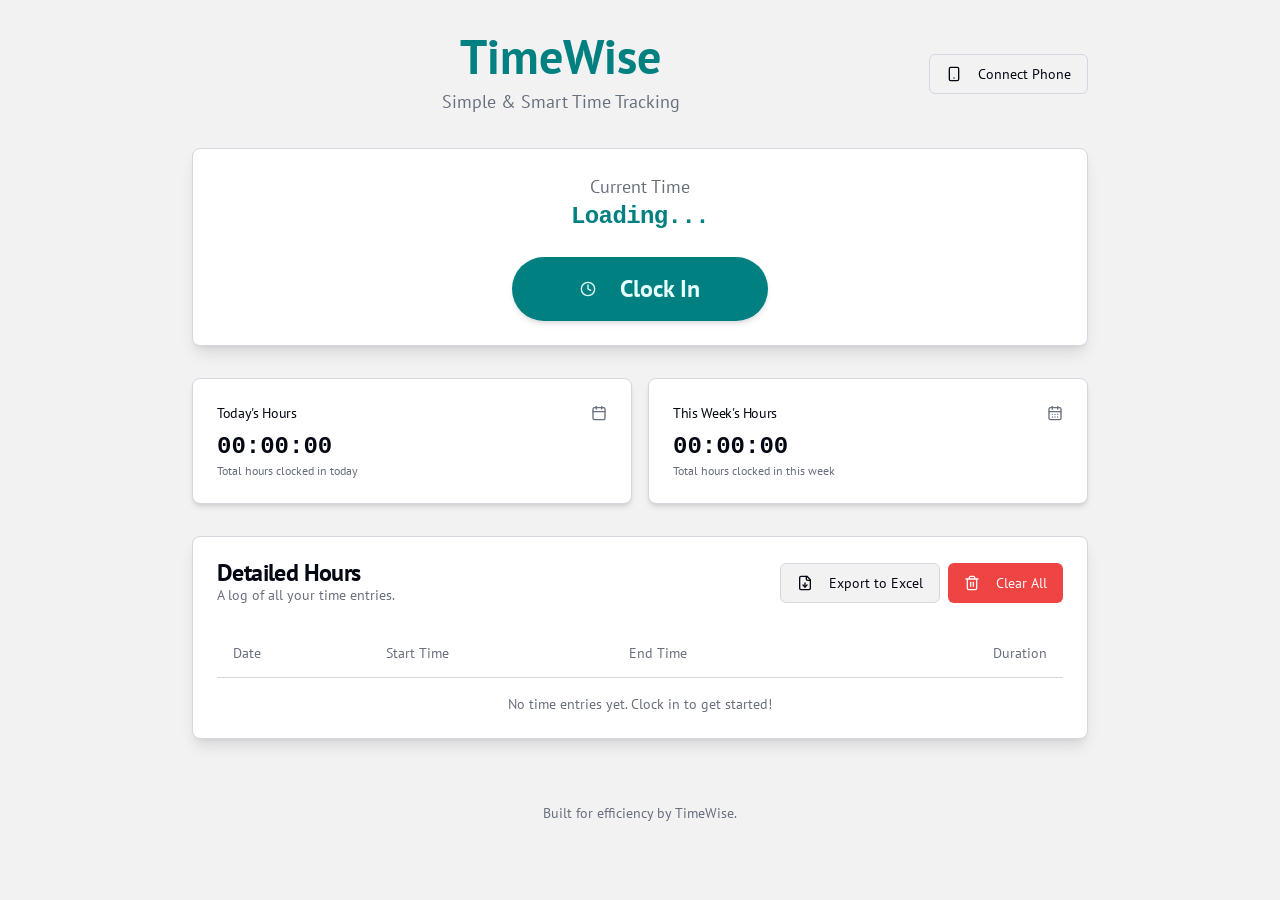
==== index.html @ 4e52865d "Updates" ====
<!DOCTYPE html><html lang="en"><head><meta charSet="utf-8"/><meta name="viewport" content="width=device-width, initial-scale=1"/><link rel="stylesheet" href="https://Eharbold.github.io/timewise-pwa/_next/static/css/42e52b9b03399a1c.css" data-precedence="next"/><link rel="preload" as="script" fetchPriority="low" href="https://Eharbold.github.io/timewise-pwa/_next/static/chunks/webpack-423fb95247f07fec.js"/><script src="https://Eharbold.github.io/timewise-pwa/_next/static/chunks/4bd1b696-a25418325034b528.js" async=""></script><script src="https://Eharbold.github.io/timewise-pwa/_next/static/chunks/684-dc0afef05331cd3d.js" async=""></script><script src="https://Eharbold.github.io/timewise-pwa/_next/static/chunks/main-app-9f4f66c0efa5e0b9.js" async=""></script><script src="https://Eharbold.github.io/timewise-pwa/_next/static/chunks/802-d69ef10db5f70343.js" async=""></script><script src="https://Eharbold.github.io/timewise-pwa/_next/static/chunks/app/layout-fde98067c56f7fee.js" async=""></script><script src="https://Eharbold.github.io/timewise-pwa/_next/static/chunks/643-b70c9e87dea01d69.js" async=""></script><script src="https://Eharbold.github.io/timewise-pwa/_next/static/chunks/app/page-91c39b4d04e7f50e.js" async=""></script><link rel="preconnect" href="https://fonts.googleapis.com"/><link rel="preconnect" href="https://fonts.gstatic.com" crossorigin="anonymous"/><meta name="theme-color" content="#008080"/><link href="https://fonts.googleapis.com/css2?family=PT+Sans:ital,wght@0,400;0,700;1,400;1,700&amp;display=swap" rel="stylesheet"/><title>TimeWise</title><meta name="description" content="A simple time clock entry system"/><link rel="icon" href="/timewise-pwa/favicon.ico" type="image/x-icon" sizes="16x16"/><script>document.querySelectorAll('body link[rel="icon"], body link[rel="apple-touch-icon"]').forEach(el => document.head.appendChild(el))</script><script src="https://Eharbold.github.io/timewise-pwa/_next/static/chunks/polyfills-42372ed130431b0a.js" noModule=""></script></head><body class="font-body antialiased"><div class="flex flex-col items-center min-h-screen w-full p-4 sm:p-6 md:p-8 font-headline"><header class="w-full max-w-4xl mx-auto flex justify-between items-center mb-8"><div class="text-center flex-grow"><h1 class="text-4xl md:text-5xl font-bold text-primary">TimeWise</h1><p class="text-muted-foreground mt-2 text-lg">Simple &amp; Smart Time Tracking</p></div></header><main class="w-full max-w-4xl mx-auto grid gap-8"><div class="rounded-lg border bg-card text-card-foreground shadow-lg"><div class="p-6 flex flex-col items-center gap-6"><div class="text-center"><p class="text-lg text-muted-foreground">Current Time</p><p class="text-2xl font-bold font-mono tracking-tight text-primary"><span class="animate-pulse">Loading...</span></p></div><button class="inline-flex items-center justify-center gap-2 whitespace-nowrap ring-offset-background focus-visible:outline-none focus-visible:ring-2 focus-visible:ring-ring focus-visible:ring-offset-2 disabled:pointer-events-none disabled:opacity-50 [&amp;_svg]:pointer-events-none [&amp;_svg]:size-4 [&amp;_svg]:shrink-0 px-8 w-64 h-16 text-2xl font-bold rounded-full shadow-md transition-all duration-300 transform hover:scale-105 bg-primary text-primary-foreground hover:bg-primary/90"><svg xmlns="http://www.w3.org/2000/svg" width="24" height="24" viewBox="0 0 24 24" fill="none" stroke="currentColor" stroke-width="2" stroke-linecap="round" stroke-linejoin="round" class="lucide lucide-clock mr-4 h-8 w-8"><circle cx="12" cy="12" r="10"></circle><polyline points="12 6 12 12 16 14"></polyline></svg>Clock In</button></div></div><div class="grid md:grid-cols-2 gap-4"><div class="rounded-lg border bg-card text-card-foreground shadow-md"><div class="p-6 flex flex-row items-center justify-between space-y-0 pb-2"><div class="tracking-tight text-sm font-medium">Today&#x27;s Hours</div><svg xmlns="http://www.w3.org/2000/svg" width="24" height="24" viewBox="0 0 24 24" fill="none" stroke="currentColor" stroke-width="2" stroke-linecap="round" stroke-linejoin="round" class="lucide lucide-calendar h-4 w-4 text-muted-foreground"><path d="M8 2v4"></path><path d="M16 2v4"></path><rect width="18" height="18" x="3" y="4" rx="2"></rect><path d="M3 10h18"></path></svg></div><div class="p-6 pt-0"><div class="text-2xl font-bold font-mono">00:00:00</div><p class="text-xs text-muted-foreground">Total hours clocked in today</p></div></div><div class="rounded-lg border bg-card text-card-foreground shadow-md"><div class="p-6 flex flex-row items-center justify-between space-y-0 pb-2"><div class="tracking-tight text-sm font-medium">This Week&#x27;s Hours</div><svg xmlns="http://www.w3.org/2000/svg" width="24" height="24" viewBox="0 0 24 24" fill="none" stroke="currentColor" stroke-width="2" stroke-linecap="round" stroke-linejoin="round" class="lucide lucide-calendar-days h-4 w-4 text-muted-foreground"><path d="M8 2v4"></path><path d="M16 2v4"></path><rect width="18" height="18" x="3" y="4" rx="2"></rect><path d="M3 10h18"></path><path d="M8 14h.01"></path><path d="M12 14h.01"></path><path d="M16 14h.01"></path><path d="M8 18h.01"></path><path d="M12 18h.01"></path><path d="M16 18h.01"></path></svg></div><div class="p-6 pt-0"><div class="text-2xl font-bold font-mono">00:00:00</div><p class="text-xs text-muted-foreground">Total hours clocked in this week</p></div></div></div><div class="rounded-lg border bg-card text-card-foreground shadow-lg"><div class="flex flex-col space-y-1.5 p-6"><div class="flex flex-col sm:flex-row sm:items-center sm:justify-between gap-4"><div><div class="text-2xl font-semibold leading-none tracking-tight">Detailed Hours</div><div class="text-sm text-muted-foreground">A log of all your time entries.</div></div><div class="flex gap-2"><button class="inline-flex items-center justify-center gap-2 whitespace-nowrap rounded-md text-sm font-medium ring-offset-background transition-colors focus-visible:outline-none focus-visible:ring-2 focus-visible:ring-ring focus-visible:ring-offset-2 disabled:pointer-events-none disabled:opacity-50 [&amp;_svg]:pointer-events-none [&amp;_svg]:size-4 [&amp;_svg]:shrink-0 border border-input bg-background hover:bg-accent hover:text-accent-foreground h-10 px-4 py-2"><svg xmlns="http://www.w3.org/2000/svg" width="24" height="24" viewBox="0 0 24 24" fill="none" stroke="currentColor" stroke-width="2" stroke-linecap="round" stroke-linejoin="round" class="lucide lucide-file-down mr-2 h-4 w-4"><path d="M15 2H6a2 2 0 0 0-2 2v16a2 2 0 0 0 2 2h12a2 2 0 0 0 2-2V7Z"></path><path d="M14 2v4a2 2 0 0 0 2 2h4"></path><path d="M12 18v-6"></path><path d="m9 15 3 3 3-3"></path></svg>Export to Excel</button><button class="inline-flex items-center justify-center gap-2 whitespace-nowrap rounded-md text-sm font-medium ring-offset-background transition-colors focus-visible:outline-none focus-visible:ring-2 focus-visible:ring-ring focus-visible:ring-offset-2 disabled:pointer-events-none disabled:opacity-50 [&amp;_svg]:pointer-events-none [&amp;_svg]:size-4 [&amp;_svg]:shrink-0 bg-destructive text-destructive-foreground hover:bg-destructive/90 h-10 px-4 py-2" type="button" aria-haspopup="dialog" aria-expanded="false" aria-controls="radix-«Rku7db»" data-state="closed"><svg xmlns="http://www.w3.org/2000/svg" width="24" height="24" viewBox="0 0 24 24" fill="none" stroke="currentColor" stroke-width="2" stroke-linecap="round" stroke-linejoin="round" class="lucide lucide-trash2 mr-2 h-4 w-4"><path d="M3 6h18"></path><path d="M19 6v14c0 1-1 2-2 2H7c-1 0-2-1-2-2V6"></path><path d="M8 6V4c0-1 1-2 2-2h4c1 0 2 1 2 2v2"></path><line x1="10" x2="10" y1="11" y2="17"></line><line x1="14" x2="14" y1="11" y2="17"></line></svg>Clear All</button></div></div></div><div class="p-6 pt-0"><div class="relative w-full overflow-auto"><table class="w-full caption-bottom text-sm"><caption class="mt-4 text-sm text-muted-foreground">No time entries yet. Clock in to get started!</caption><thead class="[&amp;_tr]:border-b"><tr class="border-b transition-colors hover:bg-muted/50 data-[state=selected]:bg-muted"><th class="h-12 px-4 text-left align-middle font-medium text-muted-foreground [&amp;:has([role=checkbox])]:pr-0">Date</th><th class="h-12 px-4 text-left align-middle font-medium text-muted-foreground [&amp;:has([role=checkbox])]:pr-0">Start Time</th><th class="h-12 px-4 text-left align-middle font-medium text-muted-foreground [&amp;:has([role=checkbox])]:pr-0">End Time</th><th class="h-12 px-4 align-middle font-medium text-muted-foreground [&amp;:has([role=checkbox])]:pr-0 text-right">Duration</th></tr></thead><tbody class="[&amp;_tr:last-child]:border-0"></tbody></table></div></div></div></main><footer class="w-full max-w-4xl mx-auto text-center mt-12 py-4"><p class="text-sm text-muted-foreground">Built for efficiency by TimeWise.</p></footer></div><!--$--><!--/$--><!--$--><!--/$--><div role="region" aria-label="Notifications (F8)" tabindex="-1" style="pointer-events:none"><ol tabindex="-1" class="fixed top-0 z-[100] flex max-h-screen w-full flex-col-reverse p-4 sm:bottom-0 sm:right-0 sm:top-auto sm:flex-col md:max-w-[420px]"></ol></div><script src="https://Eharbold.github.io/timewise-pwa/_next/static/chunks/webpack-423fb95247f07fec.js" async=""></script><script>(self.__next_f=self.__next_f||[]).push([0])</script><script>self.__next_f.push([1,"1:\"$Sreact.fragment\"\n2:I[7555,[],\"\"]\n3:I[1295,[],\"\"]\n4:I[4017,[\"802\",\"static/chunks/802-d69ef10db5f70343.js\",\"177\",\"static/chunks/app/layout-fde98067c56f7fee.js\"],\"Toaster\"]\n5:I[2029,[\"802\",\"static/chunks/802-d69ef10db5f70343.js\",\"643\",\"static/chunks/643-b70c9e87dea01d69.js\",\"974\",\"static/chunks/app/page-91c39b4d04e7f50e.js\"],\"default\"]\n6:I[9665,[],\"MetadataBoundary\"]\n8:I[9665,[],\"OutletBoundary\"]\nb:I[4911,[],\"AsyncMetadataOutlet\"]\nd:I[9665,[],\"ViewportBoundary\"]\nf:I[6614,[],\"\"]\n:HL[\"https://Eharbold.github.io/timewise-pwa/_next/static/css/42e52b9b03399a1c.css\",\"style\"]\n"])</script><script>self.__next_f.push([1,"0:{\"P\":null,\"b\":\"_ZQpD8PZELkcVwkbrIRQu\",\"p\":\"https://Eharbold.github.io/timewise-pwa\",\"c\":[\"\",\"\"],\"i\":false,\"f\":[[[\"\",{\"children\":[\"__PAGE__\",{}]},\"$undefined\",\"$undefined\",true],[\"\",[\"$\",\"$1\",\"c\",{\"children\":[[[\"$\",\"link\",\"0\",{\"rel\":\"stylesheet\",\"href\":\"https://Eharbold.github.io/timewise-pwa/_next/static/css/42e52b9b03399a1c.css\",\"precedence\":\"next\",\"crossOrigin\":\"$undefined\",\"nonce\":\"$undefined\"}]],[\"$\",\"html\",null,{\"lang\":\"en\",\"children\":[[\"$\",\"head\",null,{\"children\":[[\"$\",\"link\",null,{\"rel\":\"preconnect\",\"href\":\"https://fonts.googleapis.com\"}],[\"$\",\"link\",null,{\"rel\":\"preconnect\",\"href\":\"https://fonts.gstatic.com\",\"crossOrigin\":\"anonymous\"}],[\"$\",\"link\",null,{\"href\":\"https://fonts.googleapis.com/css2?family=PT+Sans:ital,wght@0,400;0,700;1,400;1,700\u0026display=swap\",\"rel\":\"stylesheet\"}],[\"$\",\"meta\",null,{\"name\":\"theme-color\",\"content\":\"#008080\"}]]}],[\"$\",\"body\",null,{\"className\":\"font-body antialiased\",\"children\":[[\"$\",\"$L2\",null,{\"parallelRouterKey\":\"children\",\"error\":\"$undefined\",\"errorStyles\":\"$undefined\",\"errorScripts\":\"$undefined\",\"template\":[\"$\",\"$L3\",null,{}],\"templateStyles\":\"$undefined\",\"templateScripts\":\"$undefined\",\"notFound\":[[[\"$\",\"title\",null,{\"children\":\"404: This page could not be found.\"}],[\"$\",\"div\",null,{\"style\":{\"fontFamily\":\"system-ui,\\\"Segoe UI\\\",Roboto,Helvetica,Arial,sans-serif,\\\"Apple Color Emoji\\\",\\\"Segoe UI Emoji\\\"\",\"height\":\"100vh\",\"textAlign\":\"center\",\"display\":\"flex\",\"flexDirection\":\"column\",\"alignItems\":\"center\",\"justifyContent\":\"center\"},\"children\":[\"$\",\"div\",null,{\"children\":[[\"$\",\"style\",null,{\"dangerouslySetInnerHTML\":{\"__html\":\"body{color:#000;background:#fff;margin:0}.next-error-h1{border-right:1px solid rgba(0,0,0,.3)}@media (prefers-color-scheme:dark){body{color:#fff;background:#000}.next-error-h1{border-right:1px solid rgba(255,255,255,.3)}}\"}}],[\"$\",\"h1\",null,{\"className\":\"next-error-h1\",\"style\":{\"display\":\"inline-block\",\"margin\":\"0 20px 0 0\",\"padding\":\"0 23px 0 0\",\"fontSize\":24,\"fontWeight\":500,\"verticalAlign\":\"top\",\"lineHeight\":\"49px\"},\"children\":404}],[\"$\",\"div\",null,{\"style\":{\"display\":\"inline-block\"},\"children\":[\"$\",\"h2\",null,{\"style\":{\"fontSize\":14,\"fontWeight\":400,\"lineHeight\":\"49px\",\"margin\":0},\"children\":\"This page could not be found.\"}]}]]}]}]],[]],\"forbidden\":\"$undefined\",\"unauthorized\":\"$undefined\"}],[\"$\",\"$L4\",null,{}]]}]]}]]}],{\"children\":[\"__PAGE__\",[\"$\",\"$1\",\"c\",{\"children\":[[\"$\",\"$L5\",null,{}],[\"$\",\"$L6\",null,{\"children\":\"$L7\"}],null,[\"$\",\"$L8\",null,{\"children\":[\"$L9\",\"$La\",[\"$\",\"$Lb\",null,{\"promise\":\"$@c\"}]]}]]}],{},null,false]},null,false],[\"$\",\"$1\",\"h\",{\"children\":[null,[\"$\",\"$1\",\"o8e5zCpyikKuQsllaU_BK\",{\"children\":[[\"$\",\"$Ld\",null,{\"children\":\"$Le\"}],null]}],null]}],false]],\"m\":\"$undefined\",\"G\":[\"$f\",\"$undefined\"],\"s\":false,\"S\":true}\n"])</script><script>self.__next_f.push([1,"10:\"$Sreact.suspense\"\n11:I[4911,[],\"AsyncMetadata\"]\n7:[\"$\",\"$10\",null,{\"fallback\":null,\"children\":[\"$\",\"$L11\",null,{\"promise\":\"$@12\"}]}]\n"])</script><script>self.__next_f.push([1,"a:null\n"])</script><script>self.__next_f.push([1,"e:[[\"$\",\"meta\",\"0\",{\"charSet\":\"utf-8\"}],[\"$\",\"meta\",\"1\",{\"name\":\"viewport\",\"content\":\"width=device-width, initial-scale=1\"}]]\n9:null\n"])</script><script>self.__next_f.push([1,"12:{\"metadata\":[[\"$\",\"title\",\"0\",{\"children\":\"TimeWise\"}],[\"$\",\"meta\",\"1\",{\"name\":\"description\",\"content\":\"A simple time clock entry system\"}],[\"$\",\"link\",\"2\",{\"rel\":\"icon\",\"href\":\"/timewise-pwa/favicon.ico\",\"type\":\"image/x-icon\",\"sizes\":\"16x16\"}]],\"error\":null,\"digest\":\"$undefined\"}\nc:{\"metadata\":\"$12:metadata\",\"error\":null,\"digest\":\"$undefined\"}\n"])</script></body></html>
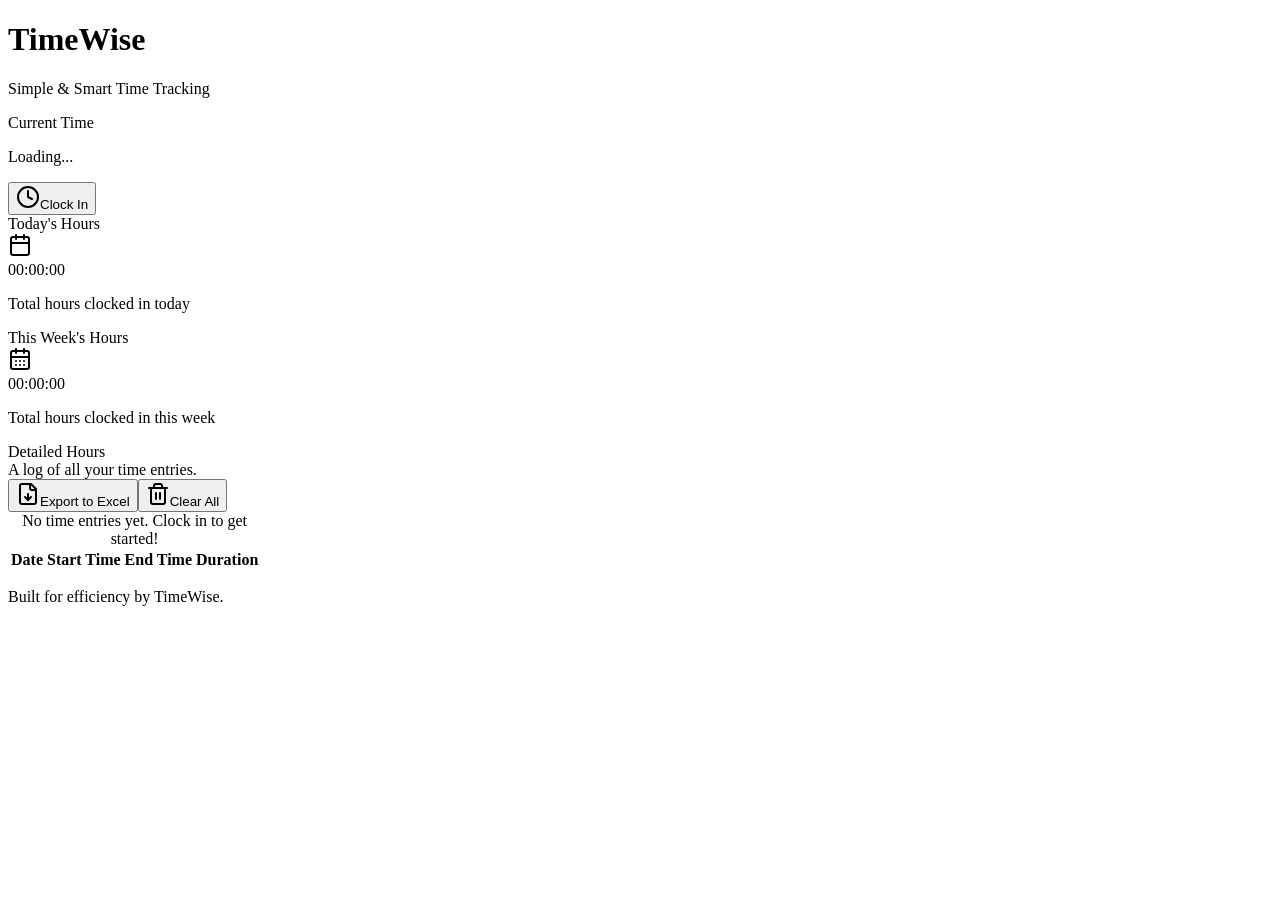
==== commit ca1bff12: "Updates" ====
--- a/index.html
+++ b/index.html
@@ -1 +1 @@
-<!DOCTYPE html><html lang="en"><head><meta charSet="utf-8"/><meta name="viewport" content="width=device-width, initial-scale=1"/><link rel="stylesheet" href="https://Eharbold.github.io/timewise-pwa/_next/static/css/42e52b9b03399a1c.css" data-precedence="next"/><link rel="preload" as="script" fetchPriority="low" href="https://Eharbold.github.io/timewise-pwa/_next/static/chunks/webpack-423fb95247f07fec.js"/><script src="https://Eharbold.github.io/timewise-pwa/_next/static/chunks/4bd1b696-a25418325034b528.js" async=""></script><script src="https://Eharbold.github.io/timewise-pwa/_next/static/chunks/684-dc0afef05331cd3d.js" async=""></script><script src="https://Eharbold.github.io/timewise-pwa/_next/static/chunks/main-app-9f4f66c0efa5e0b9.js" async=""></script><script src="https://Eharbold.github.io/timewise-pwa/_next/static/chunks/802-d69ef10db5f70343.js" async=""></script><script src="https://Eharbold.github.io/timewise-pwa/_next/static/chunks/app/layout-fde98067c56f7fee.js" async=""></script><script src="https://Eharbold.github.io/timewise-pwa/_next/static/chunks/643-b70c9e87dea01d69.js" async=""></script><script src="https://Eharbold.github.io/timewise-pwa/_next/static/chunks/app/page-91c39b4d04e7f50e.js" async=""></script><link rel="preconnect" href="https://fonts.googleapis.com"/><link rel="preconnect" href="https://fonts.gstatic.com" crossorigin="anonymous"/><meta name="theme-color" content="#008080"/><link href="https://fonts.googleapis.com/css2?family=PT+Sans:ital,wght@0,400;0,700;1,400;1,700&amp;display=swap" rel="stylesheet"/><title>TimeWise</title><meta name="description" content="A simple time clock entry system"/><link rel="icon" href="/timewise-pwa/favicon.ico" type="image/x-icon" sizes="16x16"/><script>document.querySelectorAll('body link[rel="icon"], body link[rel="apple-touch-icon"]').forEach(el => document.head.appendChild(el))</script><script src="https://Eharbold.github.io/timewise-pwa/_next/static/chunks/polyfills-42372ed130431b0a.js" noModule=""></script></head><body class="font-body antialiased"><div class="flex flex-col items-center min-h-screen w-full p-4 sm:p-6 md:p-8 font-headline"><header class="w-full max-w-4xl mx-auto flex justify-between items-center mb-8"><div class="text-center flex-grow"><h1 class="text-4xl md:text-5xl font-bold text-primary">TimeWise</h1><p class="text-muted-foreground mt-2 text-lg">Simple &amp; Smart Time Tracking</p></div></header><main class="w-full max-w-4xl mx-auto grid gap-8"><div class="rounded-lg border bg-card text-card-foreground shadow-lg"><div class="p-6 flex flex-col items-center gap-6"><div class="text-center"><p class="text-lg text-muted-foreground">Current Time</p><p class="text-2xl font-bold font-mono tracking-tight text-primary"><span class="animate-pulse">Loading...</span></p></div><button class="inline-flex items-center justify-center gap-2 whitespace-nowrap ring-offset-background focus-visible:outline-none focus-visible:ring-2 focus-visible:ring-ring focus-visible:ring-offset-2 disabled:pointer-events-none disabled:opacity-50 [&amp;_svg]:pointer-events-none [&amp;_svg]:size-4 [&amp;_svg]:shrink-0 px-8 w-64 h-16 text-2xl font-bold rounded-full shadow-md transition-all duration-300 transform hover:scale-105 bg-primary text-primary-foreground hover:bg-primary/90"><svg xmlns="http://www.w3.org/2000/svg" width="24" height="24" viewBox="0 0 24 24" fill="none" stroke="currentColor" stroke-width="2" stroke-linecap="round" stroke-linejoin="round" class="lucide lucide-clock mr-4 h-8 w-8"><circle cx="12" cy="12" r="10"></circle><polyline points="12 6 12 12 16 14"></polyline></svg>Clock In</button></div></div><div class="grid md:grid-cols-2 gap-4"><div class="rounded-lg border bg-card text-card-foreground shadow-md"><div class="p-6 flex flex-row items-center justify-between space-y-0 pb-2"><div class="tracking-tight text-sm font-medium">Today&#x27;s Hours</div><svg xmlns="http://www.w3.org/2000/svg" width="24" height="24" viewBox="0 0 24 24" fill="none" stroke="currentColor" stroke-width="2" stroke-linecap="round" stroke-linejoin="round" class="lucide lucide-calendar h-4 w-4 text-muted-foreground"><path d="M8 2v4"></path><path d="M16 2v4"></path><rect width="18" height="18" x="3" y="4" rx="2"></rect><path d="M3 10h18"></path></svg></div><div class="p-6 pt-0"><div class="text-2xl font-bold font-mono">00:00:00</div><p class="text-xs text-muted-foreground">Total hours clocked in today</p></div></div><div class="rounded-lg border bg-card text-card-foreground shadow-md"><div class="p-6 flex flex-row items-center justify-between space-y-0 pb-2"><div class="tracking-tight text-sm font-medium">This Week&#x27;s Hours</div><svg xmlns="http://www.w3.org/2000/svg" width="24" height="24" viewBox="0 0 24 24" fill="none" stroke="currentColor" stroke-width="2" stroke-linecap="round" stroke-linejoin="round" class="lucide lucide-calendar-days h-4 w-4 text-muted-foreground"><path d="M8 2v4"></path><path d="M16 2v4"></path><rect width="18" height="18" x="3" y="4" rx="2"></rect><path d="M3 10h18"></path><path d="M8 14h.01"></path><path d="M12 14h.01"></path><path d="M16 14h.01"></path><path d="M8 18h.01"></path><path d="M12 18h.01"></path><path d="M16 18h.01"></path></svg></div><div class="p-6 pt-0"><div class="text-2xl font-bold font-mono">00:00:00</div><p class="text-xs text-muted-foreground">Total hours clocked in this week</p></div></div></div><div class="rounded-lg border bg-card text-card-foreground shadow-lg"><div class="flex flex-col space-y-1.5 p-6"><div class="flex flex-col sm:flex-row sm:items-center sm:justify-between gap-4"><div><div class="text-2xl font-semibold leading-none tracking-tight">Detailed Hours</div><div class="text-sm text-muted-foreground">A log of all your time entries.</div></div><div class="flex gap-2"><button class="inline-flex items-center justify-center gap-2 whitespace-nowrap rounded-md text-sm font-medium ring-offset-background transition-colors focus-visible:outline-none focus-visible:ring-2 focus-visible:ring-ring focus-visible:ring-offset-2 disabled:pointer-events-none disabled:opacity-50 [&amp;_svg]:pointer-events-none [&amp;_svg]:size-4 [&amp;_svg]:shrink-0 border border-input bg-background hover:bg-accent hover:text-accent-foreground h-10 px-4 py-2"><svg xmlns="http://www.w3.org/2000/svg" width="24" height="24" viewBox="0 0 24 24" fill="none" stroke="currentColor" stroke-width="2" stroke-linecap="round" stroke-linejoin="round" class="lucide lucide-file-down mr-2 h-4 w-4"><path d="M15 2H6a2 2 0 0 0-2 2v16a2 2 0 0 0 2 2h12a2 2 0 0 0 2-2V7Z"></path><path d="M14 2v4a2 2 0 0 0 2 2h4"></path><path d="M12 18v-6"></path><path d="m9 15 3 3 3-3"></path></svg>Export to Excel</button><button class="inline-flex items-center justify-center gap-2 whitespace-nowrap rounded-md text-sm font-medium ring-offset-background transition-colors focus-visible:outline-none focus-visible:ring-2 focus-visible:ring-ring focus-visible:ring-offset-2 disabled:pointer-events-none disabled:opacity-50 [&amp;_svg]:pointer-events-none [&amp;_svg]:size-4 [&amp;_svg]:shrink-0 bg-destructive text-destructive-foreground hover:bg-destructive/90 h-10 px-4 py-2" type="button" aria-haspopup="dialog" aria-expanded="false" aria-controls="radix-«Rku7db»" data-state="closed"><svg xmlns="http://www.w3.org/2000/svg" width="24" height="24" viewBox="0 0 24 24" fill="none" stroke="currentColor" stroke-width="2" stroke-linecap="round" stroke-linejoin="round" class="lucide lucide-trash2 mr-2 h-4 w-4"><path d="M3 6h18"></path><path d="M19 6v14c0 1-1 2-2 2H7c-1 0-2-1-2-2V6"></path><path d="M8 6V4c0-1 1-2 2-2h4c1 0 2 1 2 2v2"></path><line x1="10" x2="10" y1="11" y2="17"></line><line x1="14" x2="14" y1="11" y2="17"></line></svg>Clear All</button></div></div></div><div class="p-6 pt-0"><div class="relative w-full overflow-auto"><table class="w-full caption-bottom text-sm"><caption class="mt-4 text-sm text-muted-foreground">No time entries yet. Clock in to get started!</caption><thead class="[&amp;_tr]:border-b"><tr class="border-b transition-colors hover:bg-muted/50 data-[state=selected]:bg-muted"><th class="h-12 px-4 text-left align-middle font-medium text-muted-foreground [&amp;:has([role=checkbox])]:pr-0">Date</th><th class="h-12 px-4 text-left align-middle font-medium text-muted-foreground [&amp;:has([role=checkbox])]:pr-0">Start Time</th><th class="h-12 px-4 text-left align-middle font-medium text-muted-foreground [&amp;:has([role=checkbox])]:pr-0">End Time</th><th class="h-12 px-4 align-middle font-medium text-muted-foreground [&amp;:has([role=checkbox])]:pr-0 text-right">Duration</th></tr></thead><tbody class="[&amp;_tr:last-child]:border-0"></tbody></table></div></div></div></main><footer class="w-full max-w-4xl mx-auto text-center mt-12 py-4"><p class="text-sm text-muted-foreground">Built for efficiency by TimeWise.</p></footer></div><!--$--><!--/$--><!--$--><!--/$--><div role="region" aria-label="Notifications (F8)" tabindex="-1" style="pointer-events:none"><ol tabindex="-1" class="fixed top-0 z-[100] flex max-h-screen w-full flex-col-reverse p-4 sm:bottom-0 sm:right-0 sm:top-auto sm:flex-col md:max-w-[420px]"></ol></div><script src="https://Eharbold.github.io/timewise-pwa/_next/static/chunks/webpack-423fb95247f07fec.js" async=""></script><script>(self.__next_f=self.__next_f||[]).push([0])</script><script>self.__next_f.push([1,"1:\"$Sreact.fragment\"\n2:I[7555,[],\"\"]\n3:I[1295,[],\"\"]\n4:I[4017,[\"802\",\"static/chunks/802-d69ef10db5f70343.js\",\"177\",\"static/chunks/app/layout-fde98067c56f7fee.js\"],\"Toaster\"]\n5:I[2029,[\"802\",\"static/chunks/802-d69ef10db5f70343.js\",\"643\",\"static/chunks/643-b70c9e87dea01d69.js\",\"974\",\"static/chunks/app/page-91c39b4d04e7f50e.js\"],\"default\"]\n6:I[9665,[],\"MetadataBoundary\"]\n8:I[9665,[],\"OutletBoundary\"]\nb:I[4911,[],\"AsyncMetadataOutlet\"]\nd:I[9665,[],\"ViewportBoundary\"]\nf:I[6614,[],\"\"]\n:HL[\"https://Eharbold.github.io/timewise-pwa/_next/static/css/42e52b9b03399a1c.css\",\"style\"]\n"])</script><script>self.__next_f.push([1,"0:{\"P\":null,\"b\":\"_ZQpD8PZELkcVwkbrIRQu\",\"p\":\"https://Eharbold.github.io/timewise-pwa\",\"c\":[\"\",\"\"],\"i\":false,\"f\":[[[\"\",{\"children\":[\"__PAGE__\",{}]},\"$undefined\",\"$undefined\",true],[\"\",[\"$\",\"$1\",\"c\",{\"children\":[[[\"$\",\"link\",\"0\",{\"rel\":\"stylesheet\",\"href\":\"https://Eharbold.github.io/timewise-pwa/_next/static/css/42e52b9b03399a1c.css\",\"precedence\":\"next\",\"crossOrigin\":\"$undefined\",\"nonce\":\"$undefined\"}]],[\"$\",\"html\",null,{\"lang\":\"en\",\"children\":[[\"$\",\"head\",null,{\"children\":[[\"$\",\"link\",null,{\"rel\":\"preconnect\",\"href\":\"https://fonts.googleapis.com\"}],[\"$\",\"link\",null,{\"rel\":\"preconnect\",\"href\":\"https://fonts.gstatic.com\",\"crossOrigin\":\"anonymous\"}],[\"$\",\"link\",null,{\"href\":\"https://fonts.googleapis.com/css2?family=PT+Sans:ital,wght@0,400;0,700;1,400;1,700\u0026display=swap\",\"rel\":\"stylesheet\"}],[\"$\",\"meta\",null,{\"name\":\"theme-color\",\"content\":\"#008080\"}]]}],[\"$\",\"body\",null,{\"className\":\"font-body antialiased\",\"children\":[[\"$\",\"$L2\",null,{\"parallelRouterKey\":\"children\",\"error\":\"$undefined\",\"errorStyles\":\"$undefined\",\"errorScripts\":\"$undefined\",\"template\":[\"$\",\"$L3\",null,{}],\"templateStyles\":\"$undefined\",\"templateScripts\":\"$undefined\",\"notFound\":[[[\"$\",\"title\",null,{\"children\":\"404: This page could not be found.\"}],[\"$\",\"div\",null,{\"style\":{\"fontFamily\":\"system-ui,\\\"Segoe UI\\\",Roboto,Helvetica,Arial,sans-serif,\\\"Apple Color Emoji\\\",\\\"Segoe UI Emoji\\\"\",\"height\":\"100vh\",\"textAlign\":\"center\",\"display\":\"flex\",\"flexDirection\":\"column\",\"alignItems\":\"center\",\"justifyContent\":\"center\"},\"children\":[\"$\",\"div\",null,{\"children\":[[\"$\",\"style\",null,{\"dangerouslySetInnerHTML\":{\"__html\":\"body{color:#000;background:#fff;margin:0}.next-error-h1{border-right:1px solid rgba(0,0,0,.3)}@media (prefers-color-scheme:dark){body{color:#fff;background:#000}.next-error-h1{border-right:1px solid rgba(255,255,255,.3)}}\"}}],[\"$\",\"h1\",null,{\"className\":\"next-error-h1\",\"style\":{\"display\":\"inline-block\",\"margin\":\"0 20px 0 0\",\"padding\":\"0 23px 0 0\",\"fontSize\":24,\"fontWeight\":500,\"verticalAlign\":\"top\",\"lineHeight\":\"49px\"},\"children\":404}],[\"$\",\"div\",null,{\"style\":{\"display\":\"inline-block\"},\"children\":[\"$\",\"h2\",null,{\"style\":{\"fontSize\":14,\"fontWeight\":400,\"lineHeight\":\"49px\",\"margin\":0},\"children\":\"This page could not be found.\"}]}]]}]}]],[]],\"forbidden\":\"$undefined\",\"unauthorized\":\"$undefined\"}],[\"$\",\"$L4\",null,{}]]}]]}]]}],{\"children\":[\"__PAGE__\",[\"$\",\"$1\",\"c\",{\"children\":[[\"$\",\"$L5\",null,{}],[\"$\",\"$L6\",null,{\"children\":\"$L7\"}],null,[\"$\",\"$L8\",null,{\"children\":[\"$L9\",\"$La\",[\"$\",\"$Lb\",null,{\"promise\":\"$@c\"}]]}]]}],{},null,false]},null,false],[\"$\",\"$1\",\"h\",{\"children\":[null,[\"$\",\"$1\",\"o8e5zCpyikKuQsllaU_BK\",{\"children\":[[\"$\",\"$Ld\",null,{\"children\":\"$Le\"}],null]}],null]}],false]],\"m\":\"$undefined\",\"G\":[\"$f\",\"$undefined\"],\"s\":false,\"S\":true}\n"])</script><script>self.__next_f.push([1,"10:\"$Sreact.suspense\"\n11:I[4911,[],\"AsyncMetadata\"]\n7:[\"$\",\"$10\",null,{\"fallback\":null,\"children\":[\"$\",\"$L11\",null,{\"promise\":\"$@12\"}]}]\n"])</script><script>self.__next_f.push([1,"a:null\n"])</script><script>self.__next_f.push([1,"e:[[\"$\",\"meta\",\"0\",{\"charSet\":\"utf-8\"}],[\"$\",\"meta\",\"1\",{\"name\":\"viewport\",\"content\":\"width=device-width, initial-scale=1\"}]]\n9:null\n"])</script><script>self.__next_f.push([1,"12:{\"metadata\":[[\"$\",\"title\",\"0\",{\"children\":\"TimeWise\"}],[\"$\",\"meta\",\"1\",{\"name\":\"description\",\"content\":\"A simple time clock entry system\"}],[\"$\",\"link\",\"2\",{\"rel\":\"icon\",\"href\":\"/timewise-pwa/favicon.ico\",\"type\":\"image/x-icon\",\"sizes\":\"16x16\"}]],\"error\":null,\"digest\":\"$undefined\"}\nc:{\"metadata\":\"$12:metadata\",\"error\":null,\"digest\":\"$undefined\"}\n"])</script></body></html>+<!DOCTYPE html><html lang="en"><head><meta charSet="utf-8"/><meta name="viewport" content="width=device-width, initial-scale=1"/><link rel="stylesheet" href="/timewise-pwa/_next/static/css/42e52b9b03399a1c.css" data-precedence="next"/><link rel="preload" as="script" fetchPriority="low" href="/timewise-pwa/_next/static/chunks/webpack-840922915a789260.js"/><script src="/timewise-pwa/_next/static/chunks/4bd1b696-a25418325034b528.js" async=""></script><script src="/timewise-pwa/_next/static/chunks/684-dc0afef05331cd3d.js" async=""></script><script src="/timewise-pwa/_next/static/chunks/main-app-9f4f66c0efa5e0b9.js" async=""></script><script src="/timewise-pwa/_next/static/chunks/802-d69ef10db5f70343.js" async=""></script><script src="/timewise-pwa/_next/static/chunks/app/layout-fde98067c56f7fee.js" async=""></script><script src="/timewise-pwa/_next/static/chunks/643-b70c9e87dea01d69.js" async=""></script><script src="/timewise-pwa/_next/static/chunks/app/page-a001dd759230e558.js" async=""></script><link rel="preconnect" href="https://fonts.googleapis.com"/><link rel="preconnect" href="https://fonts.gstatic.com" crossorigin="anonymous"/><meta name="theme-color" content="#008080"/><link href="https://fonts.googleapis.com/css2?family=PT+Sans:ital,wght@0,400;0,700;1,400;1,700&amp;display=swap" rel="stylesheet"/><title>TimeWise</title><meta name="description" content="A simple time clock entry system"/><link rel="icon" href="/timewise-pwa/favicon.ico" type="image/x-icon" sizes="16x16"/><script>document.querySelectorAll('body link[rel="icon"], body link[rel="apple-touch-icon"]').forEach(el => document.head.appendChild(el))</script><script src="/timewise-pwa/_next/static/chunks/polyfills-42372ed130431b0a.js" noModule=""></script></head><body class="font-body antialiased"><div class="flex flex-col items-center min-h-screen w-full p-4 sm:p-6 md:p-8 font-headline"><header class="w-full max-w-4xl mx-auto flex justify-between items-center mb-8"><div class="text-center flex-grow"><h1 class="text-4xl md:text-5xl font-bold text-primary">TimeWise</h1><p class="text-muted-foreground mt-2 text-lg">Simple &amp; Smart Time Tracking</p></div></header><main class="w-full max-w-4xl mx-auto grid gap-8"><div class="rounded-lg border bg-card text-card-foreground shadow-lg"><div class="p-6 flex flex-col items-center gap-6"><div class="text-center"><p class="text-lg text-muted-foreground">Current Time</p><p class="text-2xl font-bold font-mono tracking-tight text-primary"><span class="animate-pulse">Loading...</span></p></div><button class="inline-flex items-center justify-center gap-2 whitespace-nowrap ring-offset-background focus-visible:outline-none focus-visible:ring-2 focus-visible:ring-ring focus-visible:ring-offset-2 disabled:pointer-events-none disabled:opacity-50 [&amp;_svg]:pointer-events-none [&amp;_svg]:size-4 [&amp;_svg]:shrink-0 px-8 w-64 h-16 text-2xl font-bold rounded-full shadow-md transition-all duration-300 transform hover:scale-105 bg-primary text-primary-foreground hover:bg-primary/90"><svg xmlns="http://www.w3.org/2000/svg" width="24" height="24" viewBox="0 0 24 24" fill="none" stroke="currentColor" stroke-width="2" stroke-linecap="round" stroke-linejoin="round" class="lucide lucide-clock mr-4 h-8 w-8"><circle cx="12" cy="12" r="10"></circle><polyline points="12 6 12 12 16 14"></polyline></svg>Clock In</button></div></div><div class="grid md:grid-cols-2 gap-4"><div class="rounded-lg border bg-card text-card-foreground shadow-md"><div class="p-6 flex flex-row items-center justify-between space-y-0 pb-2"><div class="tracking-tight text-sm font-medium">Today&#x27;s Hours</div><svg xmlns="http://www.w3.org/2000/svg" width="24" height="24" viewBox="0 0 24 24" fill="none" stroke="currentColor" stroke-width="2" stroke-linecap="round" stroke-linejoin="round" class="lucide lucide-calendar h-4 w-4 text-muted-foreground"><path d="M8 2v4"></path><path d="M16 2v4"></path><rect width="18" height="18" x="3" y="4" rx="2"></rect><path d="M3 10h18"></path></svg></div><div class="p-6 pt-0"><div class="text-2xl font-bold font-mono">00:00:00</div><p class="text-xs text-muted-foreground">Total hours clocked in today</p></div></div><div class="rounded-lg border bg-card text-card-foreground shadow-md"><div class="p-6 flex flex-row items-center justify-between space-y-0 pb-2"><div class="tracking-tight text-sm font-medium">This Week&#x27;s Hours</div><svg xmlns="http://www.w3.org/2000/svg" width="24" height="24" viewBox="0 0 24 24" fill="none" stroke="currentColor" stroke-width="2" stroke-linecap="round" stroke-linejoin="round" class="lucide lucide-calendar-days h-4 w-4 text-muted-foreground"><path d="M8 2v4"></path><path d="M16 2v4"></path><rect width="18" height="18" x="3" y="4" rx="2"></rect><path d="M3 10h18"></path><path d="M8 14h.01"></path><path d="M12 14h.01"></path><path d="M16 14h.01"></path><path d="M8 18h.01"></path><path d="M12 18h.01"></path><path d="M16 18h.01"></path></svg></div><div class="p-6 pt-0"><div class="text-2xl font-bold font-mono">00:00:00</div><p class="text-xs text-muted-foreground">Total hours clocked in this week</p></div></div></div><div class="rounded-lg border bg-card text-card-foreground shadow-lg"><div class="flex flex-col space-y-1.5 p-6"><div class="flex flex-col sm:flex-row sm:items-center sm:justify-between gap-4"><div><div class="text-2xl font-semibold leading-none tracking-tight">Detailed Hours</div><div class="text-sm text-muted-foreground">A log of all your time entries.</div></div><div class="flex gap-2"><button class="inline-flex items-center justify-center gap-2 whitespace-nowrap rounded-md text-sm font-medium ring-offset-background transition-colors focus-visible:outline-none focus-visible:ring-2 focus-visible:ring-ring focus-visible:ring-offset-2 disabled:pointer-events-none disabled:opacity-50 [&amp;_svg]:pointer-events-none [&amp;_svg]:size-4 [&amp;_svg]:shrink-0 border border-input bg-background hover:bg-accent hover:text-accent-foreground h-10 px-4 py-2"><svg xmlns="http://www.w3.org/2000/svg" width="24" height="24" viewBox="0 0 24 24" fill="none" stroke="currentColor" stroke-width="2" stroke-linecap="round" stroke-linejoin="round" class="lucide lucide-file-down mr-2 h-4 w-4"><path d="M15 2H6a2 2 0 0 0-2 2v16a2 2 0 0 0 2 2h12a2 2 0 0 0 2-2V7Z"></path><path d="M14 2v4a2 2 0 0 0 2 2h4"></path><path d="M12 18v-6"></path><path d="m9 15 3 3 3-3"></path></svg>Export to Excel</button><button class="inline-flex items-center justify-center gap-2 whitespace-nowrap rounded-md text-sm font-medium ring-offset-background transition-colors focus-visible:outline-none focus-visible:ring-2 focus-visible:ring-ring focus-visible:ring-offset-2 disabled:pointer-events-none disabled:opacity-50 [&amp;_svg]:pointer-events-none [&amp;_svg]:size-4 [&amp;_svg]:shrink-0 bg-destructive text-destructive-foreground hover:bg-destructive/90 h-10 px-4 py-2" type="button" aria-haspopup="dialog" aria-expanded="false" aria-controls="radix-«Rku7db»" data-state="closed"><svg xmlns="http://www.w3.org/2000/svg" width="24" height="24" viewBox="0 0 24 24" fill="none" stroke="currentColor" stroke-width="2" stroke-linecap="round" stroke-linejoin="round" class="lucide lucide-trash2 mr-2 h-4 w-4"><path d="M3 6h18"></path><path d="M19 6v14c0 1-1 2-2 2H7c-1 0-2-1-2-2V6"></path><path d="M8 6V4c0-1 1-2 2-2h4c1 0 2 1 2 2v2"></path><line x1="10" x2="10" y1="11" y2="17"></line><line x1="14" x2="14" y1="11" y2="17"></line></svg>Clear All</button></div></div></div><div class="p-6 pt-0"><div class="relative w-full overflow-auto"><table class="w-full caption-bottom text-sm"><caption class="mt-4 text-sm text-muted-foreground">No time entries yet. Clock in to get started!</caption><thead class="[&amp;_tr]:border-b"><tr class="border-b transition-colors hover:bg-muted/50 data-[state=selected]:bg-muted"><th class="h-12 px-4 text-left align-middle font-medium text-muted-foreground [&amp;:has([role=checkbox])]:pr-0">Date</th><th class="h-12 px-4 text-left align-middle font-medium text-muted-foreground [&amp;:has([role=checkbox])]:pr-0">Start Time</th><th class="h-12 px-4 text-left align-middle font-medium text-muted-foreground [&amp;:has([role=checkbox])]:pr-0">End Time</th><th class="h-12 px-4 align-middle font-medium text-muted-foreground [&amp;:has([role=checkbox])]:pr-0 text-right">Duration</th></tr></thead><tbody class="[&amp;_tr:last-child]:border-0"></tbody></table></div></div></div></main><footer class="w-full max-w-4xl mx-auto text-center mt-12 py-4"><p class="text-sm text-muted-foreground">Built for efficiency by TimeWise.</p></footer></div><!--$--><!--/$--><!--$--><!--/$--><div role="region" aria-label="Notifications (F8)" tabindex="-1" style="pointer-events:none"><ol tabindex="-1" class="fixed top-0 z-[100] flex max-h-screen w-full flex-col-reverse p-4 sm:bottom-0 sm:right-0 sm:top-auto sm:flex-col md:max-w-[420px]"></ol></div><script src="/timewise-pwa/_next/static/chunks/webpack-840922915a789260.js" async=""></script><script>(self.__next_f=self.__next_f||[]).push([0])</script><script>self.__next_f.push([1,"1:\"$Sreact.fragment\"\n2:I[7555,[],\"\"]\n3:I[1295,[],\"\"]\n4:I[4017,[\"802\",\"static/chunks/802-d69ef10db5f70343.js\",\"177\",\"static/chunks/app/layout-fde98067c56f7fee.js\"],\"Toaster\"]\n5:I[2029,[\"802\",\"static/chunks/802-d69ef10db5f70343.js\",\"643\",\"static/chunks/643-b70c9e87dea01d69.js\",\"974\",\"static/chunks/app/page-a001dd759230e558.js\"],\"default\"]\n6:I[9665,[],\"MetadataBoundary\"]\n8:I[9665,[],\"OutletBoundary\"]\nb:I[4911,[],\"AsyncMetadataOutlet\"]\nd:I[9665,[],\"ViewportBoundary\"]\nf:I[6614,[],\"\"]\n:HL[\"/timewise-pwa/_next/static/css/42e52b9b03399a1c.css\",\"style\"]\n"])</script><script>self.__next_f.push([1,"0:{\"P\":null,\"b\":\"wtzfXjF4FNyYcU3086vg1\",\"p\":\"/timewise-pwa\",\"c\":[\"\",\"\"],\"i\":false,\"f\":[[[\"\",{\"children\":[\"__PAGE__\",{}]},\"$undefined\",\"$undefined\",true],[\"\",[\"$\",\"$1\",\"c\",{\"children\":[[[\"$\",\"link\",\"0\",{\"rel\":\"stylesheet\",\"href\":\"/timewise-pwa/_next/static/css/42e52b9b03399a1c.css\",\"precedence\":\"next\",\"crossOrigin\":\"$undefined\",\"nonce\":\"$undefined\"}]],[\"$\",\"html\",null,{\"lang\":\"en\",\"children\":[[\"$\",\"head\",null,{\"children\":[[\"$\",\"link\",null,{\"rel\":\"preconnect\",\"href\":\"https://fonts.googleapis.com\"}],[\"$\",\"link\",null,{\"rel\":\"preconnect\",\"href\":\"https://fonts.gstatic.com\",\"crossOrigin\":\"anonymous\"}],[\"$\",\"link\",null,{\"href\":\"https://fonts.googleapis.com/css2?family=PT+Sans:ital,wght@0,400;0,700;1,400;1,700\u0026display=swap\",\"rel\":\"stylesheet\"}],[\"$\",\"meta\",null,{\"name\":\"theme-color\",\"content\":\"#008080\"}]]}],[\"$\",\"body\",null,{\"className\":\"font-body antialiased\",\"children\":[[\"$\",\"$L2\",null,{\"parallelRouterKey\":\"children\",\"error\":\"$undefined\",\"errorStyles\":\"$undefined\",\"errorScripts\":\"$undefined\",\"template\":[\"$\",\"$L3\",null,{}],\"templateStyles\":\"$undefined\",\"templateScripts\":\"$undefined\",\"notFound\":[[[\"$\",\"title\",null,{\"children\":\"404: This page could not be found.\"}],[\"$\",\"div\",null,{\"style\":{\"fontFamily\":\"system-ui,\\\"Segoe UI\\\",Roboto,Helvetica,Arial,sans-serif,\\\"Apple Color Emoji\\\",\\\"Segoe UI Emoji\\\"\",\"height\":\"100vh\",\"textAlign\":\"center\",\"display\":\"flex\",\"flexDirection\":\"column\",\"alignItems\":\"center\",\"justifyContent\":\"center\"},\"children\":[\"$\",\"div\",null,{\"children\":[[\"$\",\"style\",null,{\"dangerouslySetInnerHTML\":{\"__html\":\"body{color:#000;background:#fff;margin:0}.next-error-h1{border-right:1px solid rgba(0,0,0,.3)}@media (prefers-color-scheme:dark){body{color:#fff;background:#000}.next-error-h1{border-right:1px solid rgba(255,255,255,.3)}}\"}}],[\"$\",\"h1\",null,{\"className\":\"next-error-h1\",\"style\":{\"display\":\"inline-block\",\"margin\":\"0 20px 0 0\",\"padding\":\"0 23px 0 0\",\"fontSize\":24,\"fontWeight\":500,\"verticalAlign\":\"top\",\"lineHeight\":\"49px\"},\"children\":404}],[\"$\",\"div\",null,{\"style\":{\"display\":\"inline-block\"},\"children\":[\"$\",\"h2\",null,{\"style\":{\"fontSize\":14,\"fontWeight\":400,\"lineHeight\":\"49px\",\"margin\":0},\"children\":\"This page could not be found.\"}]}]]}]}]],[]],\"forbidden\":\"$undefined\",\"unauthorized\":\"$undefined\"}],[\"$\",\"$L4\",null,{}]]}]]}]]}],{\"children\":[\"__PAGE__\",[\"$\",\"$1\",\"c\",{\"children\":[[\"$\",\"$L5\",null,{}],[\"$\",\"$L6\",null,{\"children\":\"$L7\"}],null,[\"$\",\"$L8\",null,{\"children\":[\"$L9\",\"$La\",[\"$\",\"$Lb\",null,{\"promise\":\"$@c\"}]]}]]}],{},null,false]},null,false],[\"$\",\"$1\",\"h\",{\"children\":[null,[\"$\",\"$1\",\"_M4OdsZJsx0KpWT-HiaoJ\",{\"children\":[[\"$\",\"$Ld\",null,{\"children\":\"$Le\"}],null]}],null]}],false]],\"m\":\"$undefined\",\"G\":[\"$f\",\"$undefined\"],\"s\":false,\"S\":true}\n"])</script><script>self.__next_f.push([1,"10:\"$Sreact.suspense\"\n11:I[4911,[],\"AsyncMetadata\"]\n7:[\"$\",\"$10\",null,{\"fallback\":null,\"children\":[\"$\",\"$L11\",null,{\"promise\":\"$@12\"}]}]\n"])</script><script>self.__next_f.push([1,"a:null\n"])</script><script>self.__next_f.push([1,"e:[[\"$\",\"meta\",\"0\",{\"charSet\":\"utf-8\"}],[\"$\",\"meta\",\"1\",{\"name\":\"viewport\",\"content\":\"width=device-width, initial-scale=1\"}]]\n9:null\n"])</script><script>self.__next_f.push([1,"12:{\"metadata\":[[\"$\",\"title\",\"0\",{\"children\":\"TimeWise\"}],[\"$\",\"meta\",\"1\",{\"name\":\"description\",\"content\":\"A simple time clock entry system\"}],[\"$\",\"link\",\"2\",{\"rel\":\"icon\",\"href\":\"/timewise-pwa/favicon.ico\",\"type\":\"image/x-icon\",\"sizes\":\"16x16\"}]],\"error\":null,\"digest\":\"$undefined\"}\nc:{\"metadata\":\"$12:metadata\",\"error\":null,\"digest\":\"$undefined\"}\n"])</script></body></html>
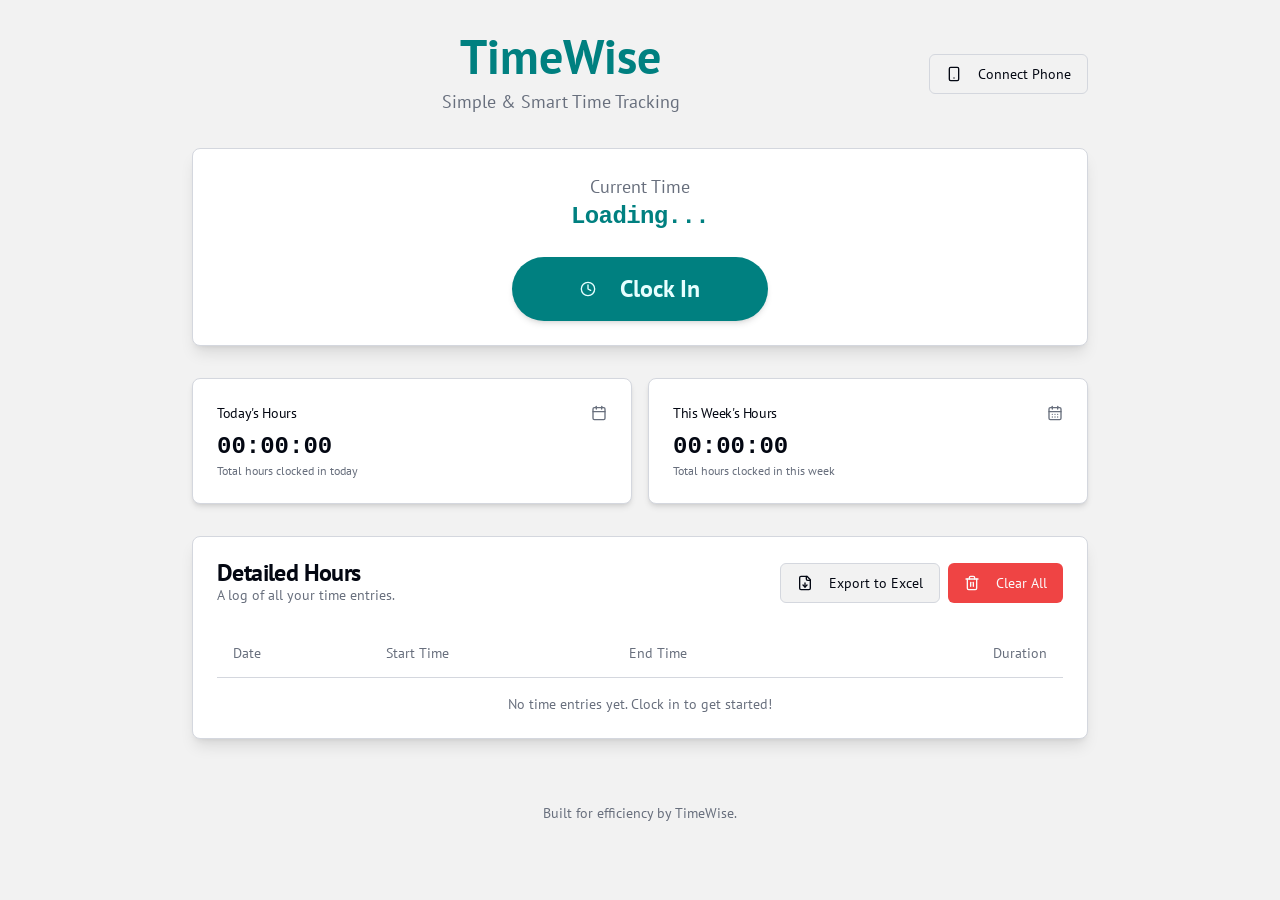
==== commit 3ad7515e: "Updates" ====
--- a/index.html
+++ b/index.html
@@ -1 +1 @@
-<!DOCTYPE html><html lang="en"><head><meta charSet="utf-8"/><meta name="viewport" content="width=device-width, initial-scale=1"/><link rel="stylesheet" href="/timewise-pwa/_next/static/css/42e52b9b03399a1c.css" data-precedence="next"/><link rel="preload" as="script" fetchPriority="low" href="/timewise-pwa/_next/static/chunks/webpack-840922915a789260.js"/><script src="/timewise-pwa/_next/static/chunks/4bd1b696-a25418325034b528.js" async=""></script><script src="/timewise-pwa/_next/static/chunks/684-dc0afef05331cd3d.js" async=""></script><script src="/timewise-pwa/_next/static/chunks/main-app-9f4f66c0efa5e0b9.js" async=""></script><script src="/timewise-pwa/_next/static/chunks/802-d69ef10db5f70343.js" async=""></script><script src="/timewise-pwa/_next/static/chunks/app/layout-fde98067c56f7fee.js" async=""></script><script src="/timewise-pwa/_next/static/chunks/643-b70c9e87dea01d69.js" async=""></script><script src="/timewise-pwa/_next/static/chunks/app/page-a001dd759230e558.js" async=""></script><link rel="preconnect" href="https://fonts.googleapis.com"/><link rel="preconnect" href="https://fonts.gstatic.com" crossorigin="anonymous"/><meta name="theme-color" content="#008080"/><link href="https://fonts.googleapis.com/css2?family=PT+Sans:ital,wght@0,400;0,700;1,400;1,700&amp;display=swap" rel="stylesheet"/><title>TimeWise</title><meta name="description" content="A simple time clock entry system"/><link rel="icon" href="/timewise-pwa/favicon.ico" type="image/x-icon" sizes="16x16"/><script>document.querySelectorAll('body link[rel="icon"], body link[rel="apple-touch-icon"]').forEach(el => document.head.appendChild(el))</script><script src="/timewise-pwa/_next/static/chunks/polyfills-42372ed130431b0a.js" noModule=""></script></head><body class="font-body antialiased"><div class="flex flex-col items-center min-h-screen w-full p-4 sm:p-6 md:p-8 font-headline"><header class="w-full max-w-4xl mx-auto flex justify-between items-center mb-8"><div class="text-center flex-grow"><h1 class="text-4xl md:text-5xl font-bold text-primary">TimeWise</h1><p class="text-muted-foreground mt-2 text-lg">Simple &amp; Smart Time Tracking</p></div></header><main class="w-full max-w-4xl mx-auto grid gap-8"><div class="rounded-lg border bg-card text-card-foreground shadow-lg"><div class="p-6 flex flex-col items-center gap-6"><div class="text-center"><p class="text-lg text-muted-foreground">Current Time</p><p class="text-2xl font-bold font-mono tracking-tight text-primary"><span class="animate-pulse">Loading...</span></p></div><button class="inline-flex items-center justify-center gap-2 whitespace-nowrap ring-offset-background focus-visible:outline-none focus-visible:ring-2 focus-visible:ring-ring focus-visible:ring-offset-2 disabled:pointer-events-none disabled:opacity-50 [&amp;_svg]:pointer-events-none [&amp;_svg]:size-4 [&amp;_svg]:shrink-0 px-8 w-64 h-16 text-2xl font-bold rounded-full shadow-md transition-all duration-300 transform hover:scale-105 bg-primary text-primary-foreground hover:bg-primary/90"><svg xmlns="http://www.w3.org/2000/svg" width="24" height="24" viewBox="0 0 24 24" fill="none" stroke="currentColor" stroke-width="2" stroke-linecap="round" stroke-linejoin="round" class="lucide lucide-clock mr-4 h-8 w-8"><circle cx="12" cy="12" r="10"></circle><polyline points="12 6 12 12 16 14"></polyline></svg>Clock In</button></div></div><div class="grid md:grid-cols-2 gap-4"><div class="rounded-lg border bg-card text-card-foreground shadow-md"><div class="p-6 flex flex-row items-center justify-between space-y-0 pb-2"><div class="tracking-tight text-sm font-medium">Today&#x27;s Hours</div><svg xmlns="http://www.w3.org/2000/svg" width="24" height="24" viewBox="0 0 24 24" fill="none" stroke="currentColor" stroke-width="2" stroke-linecap="round" stroke-linejoin="round" class="lucide lucide-calendar h-4 w-4 text-muted-foreground"><path d="M8 2v4"></path><path d="M16 2v4"></path><rect width="18" height="18" x="3" y="4" rx="2"></rect><path d="M3 10h18"></path></svg></div><div class="p-6 pt-0"><div class="text-2xl font-bold font-mono">00:00:00</div><p class="text-xs text-muted-foreground">Total hours clocked in today</p></div></div><div class="rounded-lg border bg-card text-card-foreground shadow-md"><div class="p-6 flex flex-row items-center justify-between space-y-0 pb-2"><div class="tracking-tight text-sm font-medium">This Week&#x27;s Hours</div><svg xmlns="http://www.w3.org/2000/svg" width="24" height="24" viewBox="0 0 24 24" fill="none" stroke="currentColor" stroke-width="2" stroke-linecap="round" stroke-linejoin="round" class="lucide lucide-calendar-days h-4 w-4 text-muted-foreground"><path d="M8 2v4"></path><path d="M16 2v4"></path><rect width="18" height="18" x="3" y="4" rx="2"></rect><path d="M3 10h18"></path><path d="M8 14h.01"></path><path d="M12 14h.01"></path><path d="M16 14h.01"></path><path d="M8 18h.01"></path><path d="M12 18h.01"></path><path d="M16 18h.01"></path></svg></div><div class="p-6 pt-0"><div class="text-2xl font-bold font-mono">00:00:00</div><p class="text-xs text-muted-foreground">Total hours clocked in this week</p></div></div></div><div class="rounded-lg border bg-card text-card-foreground shadow-lg"><div class="flex flex-col space-y-1.5 p-6"><div class="flex flex-col sm:flex-row sm:items-center sm:justify-between gap-4"><div><div class="text-2xl font-semibold leading-none tracking-tight">Detailed Hours</div><div class="text-sm text-muted-foreground">A log of all your time entries.</div></div><div class="flex gap-2"><button class="inline-flex items-center justify-center gap-2 whitespace-nowrap rounded-md text-sm font-medium ring-offset-background transition-colors focus-visible:outline-none focus-visible:ring-2 focus-visible:ring-ring focus-visible:ring-offset-2 disabled:pointer-events-none disabled:opacity-50 [&amp;_svg]:pointer-events-none [&amp;_svg]:size-4 [&amp;_svg]:shrink-0 border border-input bg-background hover:bg-accent hover:text-accent-foreground h-10 px-4 py-2"><svg xmlns="http://www.w3.org/2000/svg" width="24" height="24" viewBox="0 0 24 24" fill="none" stroke="currentColor" stroke-width="2" stroke-linecap="round" stroke-linejoin="round" class="lucide lucide-file-down mr-2 h-4 w-4"><path d="M15 2H6a2 2 0 0 0-2 2v16a2 2 0 0 0 2 2h12a2 2 0 0 0 2-2V7Z"></path><path d="M14 2v4a2 2 0 0 0 2 2h4"></path><path d="M12 18v-6"></path><path d="m9 15 3 3 3-3"></path></svg>Export to Excel</button><button class="inline-flex items-center justify-center gap-2 whitespace-nowrap rounded-md text-sm font-medium ring-offset-background transition-colors focus-visible:outline-none focus-visible:ring-2 focus-visible:ring-ring focus-visible:ring-offset-2 disabled:pointer-events-none disabled:opacity-50 [&amp;_svg]:pointer-events-none [&amp;_svg]:size-4 [&amp;_svg]:shrink-0 bg-destructive text-destructive-foreground hover:bg-destructive/90 h-10 px-4 py-2" type="button" aria-haspopup="dialog" aria-expanded="false" aria-controls="radix-«Rku7db»" data-state="closed"><svg xmlns="http://www.w3.org/2000/svg" width="24" height="24" viewBox="0 0 24 24" fill="none" stroke="currentColor" stroke-width="2" stroke-linecap="round" stroke-linejoin="round" class="lucide lucide-trash2 mr-2 h-4 w-4"><path d="M3 6h18"></path><path d="M19 6v14c0 1-1 2-2 2H7c-1 0-2-1-2-2V6"></path><path d="M8 6V4c0-1 1-2 2-2h4c1 0 2 1 2 2v2"></path><line x1="10" x2="10" y1="11" y2="17"></line><line x1="14" x2="14" y1="11" y2="17"></line></svg>Clear All</button></div></div></div><div class="p-6 pt-0"><div class="relative w-full overflow-auto"><table class="w-full caption-bottom text-sm"><caption class="mt-4 text-sm text-muted-foreground">No time entries yet. Clock in to get started!</caption><thead class="[&amp;_tr]:border-b"><tr class="border-b transition-colors hover:bg-muted/50 data-[state=selected]:bg-muted"><th class="h-12 px-4 text-left align-middle font-medium text-muted-foreground [&amp;:has([role=checkbox])]:pr-0">Date</th><th class="h-12 px-4 text-left align-middle font-medium text-muted-foreground [&amp;:has([role=checkbox])]:pr-0">Start Time</th><th class="h-12 px-4 text-left align-middle font-medium text-muted-foreground [&amp;:has([role=checkbox])]:pr-0">End Time</th><th class="h-12 px-4 align-middle font-medium text-muted-foreground [&amp;:has([role=checkbox])]:pr-0 text-right">Duration</th></tr></thead><tbody class="[&amp;_tr:last-child]:border-0"></tbody></table></div></div></div></main><footer class="w-full max-w-4xl mx-auto text-center mt-12 py-4"><p class="text-sm text-muted-foreground">Built for efficiency by TimeWise.</p></footer></div><!--$--><!--/$--><!--$--><!--/$--><div role="region" aria-label="Notifications (F8)" tabindex="-1" style="pointer-events:none"><ol tabindex="-1" class="fixed top-0 z-[100] flex max-h-screen w-full flex-col-reverse p-4 sm:bottom-0 sm:right-0 sm:top-auto sm:flex-col md:max-w-[420px]"></ol></div><script src="/timewise-pwa/_next/static/chunks/webpack-840922915a789260.js" async=""></script><script>(self.__next_f=self.__next_f||[]).push([0])</script><script>self.__next_f.push([1,"1:\"$Sreact.fragment\"\n2:I[7555,[],\"\"]\n3:I[1295,[],\"\"]\n4:I[4017,[\"802\",\"static/chunks/802-d69ef10db5f70343.js\",\"177\",\"static/chunks/app/layout-fde98067c56f7fee.js\"],\"Toaster\"]\n5:I[2029,[\"802\",\"static/chunks/802-d69ef10db5f70343.js\",\"643\",\"static/chunks/643-b70c9e87dea01d69.js\",\"974\",\"static/chunks/app/page-a001dd759230e558.js\"],\"default\"]\n6:I[9665,[],\"MetadataBoundary\"]\n8:I[9665,[],\"OutletBoundary\"]\nb:I[4911,[],\"AsyncMetadataOutlet\"]\nd:I[9665,[],\"ViewportBoundary\"]\nf:I[6614,[],\"\"]\n:HL[\"/timewise-pwa/_next/static/css/42e52b9b03399a1c.css\",\"style\"]\n"])</script><script>self.__next_f.push([1,"0:{\"P\":null,\"b\":\"wtzfXjF4FNyYcU3086vg1\",\"p\":\"/timewise-pwa\",\"c\":[\"\",\"\"],\"i\":false,\"f\":[[[\"\",{\"children\":[\"__PAGE__\",{}]},\"$undefined\",\"$undefined\",true],[\"\",[\"$\",\"$1\",\"c\",{\"children\":[[[\"$\",\"link\",\"0\",{\"rel\":\"stylesheet\",\"href\":\"/timewise-pwa/_next/static/css/42e52b9b03399a1c.css\",\"precedence\":\"next\",\"crossOrigin\":\"$undefined\",\"nonce\":\"$undefined\"}]],[\"$\",\"html\",null,{\"lang\":\"en\",\"children\":[[\"$\",\"head\",null,{\"children\":[[\"$\",\"link\",null,{\"rel\":\"preconnect\",\"href\":\"https://fonts.googleapis.com\"}],[\"$\",\"link\",null,{\"rel\":\"preconnect\",\"href\":\"https://fonts.gstatic.com\",\"crossOrigin\":\"anonymous\"}],[\"$\",\"link\",null,{\"href\":\"https://fonts.googleapis.com/css2?family=PT+Sans:ital,wght@0,400;0,700;1,400;1,700\u0026display=swap\",\"rel\":\"stylesheet\"}],[\"$\",\"meta\",null,{\"name\":\"theme-color\",\"content\":\"#008080\"}]]}],[\"$\",\"body\",null,{\"className\":\"font-body antialiased\",\"children\":[[\"$\",\"$L2\",null,{\"parallelRouterKey\":\"children\",\"error\":\"$undefined\",\"errorStyles\":\"$undefined\",\"errorScripts\":\"$undefined\",\"template\":[\"$\",\"$L3\",null,{}],\"templateStyles\":\"$undefined\",\"templateScripts\":\"$undefined\",\"notFound\":[[[\"$\",\"title\",null,{\"children\":\"404: This page could not be found.\"}],[\"$\",\"div\",null,{\"style\":{\"fontFamily\":\"system-ui,\\\"Segoe UI\\\",Roboto,Helvetica,Arial,sans-serif,\\\"Apple Color Emoji\\\",\\\"Segoe UI Emoji\\\"\",\"height\":\"100vh\",\"textAlign\":\"center\",\"display\":\"flex\",\"flexDirection\":\"column\",\"alignItems\":\"center\",\"justifyContent\":\"center\"},\"children\":[\"$\",\"div\",null,{\"children\":[[\"$\",\"style\",null,{\"dangerouslySetInnerHTML\":{\"__html\":\"body{color:#000;background:#fff;margin:0}.next-error-h1{border-right:1px solid rgba(0,0,0,.3)}@media (prefers-color-scheme:dark){body{color:#fff;background:#000}.next-error-h1{border-right:1px solid rgba(255,255,255,.3)}}\"}}],[\"$\",\"h1\",null,{\"className\":\"next-error-h1\",\"style\":{\"display\":\"inline-block\",\"margin\":\"0 20px 0 0\",\"padding\":\"0 23px 0 0\",\"fontSize\":24,\"fontWeight\":500,\"verticalAlign\":\"top\",\"lineHeight\":\"49px\"},\"children\":404}],[\"$\",\"div\",null,{\"style\":{\"display\":\"inline-block\"},\"children\":[\"$\",\"h2\",null,{\"style\":{\"fontSize\":14,\"fontWeight\":400,\"lineHeight\":\"49px\",\"margin\":0},\"children\":\"This page could not be found.\"}]}]]}]}]],[]],\"forbidden\":\"$undefined\",\"unauthorized\":\"$undefined\"}],[\"$\",\"$L4\",null,{}]]}]]}]]}],{\"children\":[\"__PAGE__\",[\"$\",\"$1\",\"c\",{\"children\":[[\"$\",\"$L5\",null,{}],[\"$\",\"$L6\",null,{\"children\":\"$L7\"}],null,[\"$\",\"$L8\",null,{\"children\":[\"$L9\",\"$La\",[\"$\",\"$Lb\",null,{\"promise\":\"$@c\"}]]}]]}],{},null,false]},null,false],[\"$\",\"$1\",\"h\",{\"children\":[null,[\"$\",\"$1\",\"_M4OdsZJsx0KpWT-HiaoJ\",{\"children\":[[\"$\",\"$Ld\",null,{\"children\":\"$Le\"}],null]}],null]}],false]],\"m\":\"$undefined\",\"G\":[\"$f\",\"$undefined\"],\"s\":false,\"S\":true}\n"])</script><script>self.__next_f.push([1,"10:\"$Sreact.suspense\"\n11:I[4911,[],\"AsyncMetadata\"]\n7:[\"$\",\"$10\",null,{\"fallback\":null,\"children\":[\"$\",\"$L11\",null,{\"promise\":\"$@12\"}]}]\n"])</script><script>self.__next_f.push([1,"a:null\n"])</script><script>self.__next_f.push([1,"e:[[\"$\",\"meta\",\"0\",{\"charSet\":\"utf-8\"}],[\"$\",\"meta\",\"1\",{\"name\":\"viewport\",\"content\":\"width=device-width, initial-scale=1\"}]]\n9:null\n"])</script><script>self.__next_f.push([1,"12:{\"metadata\":[[\"$\",\"title\",\"0\",{\"children\":\"TimeWise\"}],[\"$\",\"meta\",\"1\",{\"name\":\"description\",\"content\":\"A simple time clock entry system\"}],[\"$\",\"link\",\"2\",{\"rel\":\"icon\",\"href\":\"/timewise-pwa/favicon.ico\",\"type\":\"image/x-icon\",\"sizes\":\"16x16\"}]],\"error\":null,\"digest\":\"$undefined\"}\nc:{\"metadata\":\"$12:metadata\",\"error\":null,\"digest\":\"$undefined\"}\n"])</script></body></html>+<!DOCTYPE html><html lang="en"><head><meta charSet="utf-8"/><meta name="viewport" content="width=device-width, initial-scale=1"/><link rel="stylesheet" href="/_next/static/css/42e52b9b03399a1c.css" data-precedence="next"/><link rel="preload" as="script" fetchPriority="low" href="/_next/static/chunks/webpack-af8e83db08239dff.js"/><script src="/_next/static/chunks/4bd1b696-a25418325034b528.js" async=""></script><script src="/_next/static/chunks/684-6153bd10c7c8bd3f.js" async=""></script><script src="/_next/static/chunks/main-app-9f4f66c0efa5e0b9.js" async=""></script><script src="/_next/static/chunks/802-d69ef10db5f70343.js" async=""></script><script src="/_next/static/chunks/app/layout-fde98067c56f7fee.js" async=""></script><script src="/_next/static/chunks/643-b70c9e87dea01d69.js" async=""></script><script src="/_next/static/chunks/app/page-99fb4d91e9c867be.js" async=""></script><link rel="preconnect" href="https://fonts.googleapis.com"/><link rel="preconnect" href="https://fonts.gstatic.com" crossorigin="anonymous"/><meta name="theme-color" content="#008080"/><link href="https://fonts.googleapis.com/css2?family=PT+Sans:ital,wght@0,400;0,700;1,400;1,700&amp;display=swap" rel="stylesheet"/><title>TimeWise</title><meta name="description" content="A simple time clock entry system"/><link rel="icon" href="/favicon.ico" type="image/x-icon" sizes="16x16"/><script>document.querySelectorAll('body link[rel="icon"], body link[rel="apple-touch-icon"]').forEach(el => document.head.appendChild(el))</script><script src="/_next/static/chunks/polyfills-42372ed130431b0a.js" noModule=""></script></head><body class="font-body antialiased"><div class="flex flex-col items-center min-h-screen w-full p-4 sm:p-6 md:p-8 font-headline"><header class="w-full max-w-4xl mx-auto flex justify-between items-center mb-8"><div class="text-center flex-grow"><h1 class="text-4xl md:text-5xl font-bold text-primary">TimeWise</h1><p class="text-muted-foreground mt-2 text-lg">Simple &amp; Smart Time Tracking</p></div></header><main class="w-full max-w-4xl mx-auto grid gap-8"><div class="rounded-lg border bg-card text-card-foreground shadow-lg"><div class="p-6 flex flex-col items-center gap-6"><div class="text-center"><p class="text-lg text-muted-foreground">Current Time</p><p class="text-2xl font-bold font-mono tracking-tight text-primary"><span class="animate-pulse">Loading...</span></p></div><button class="inline-flex items-center justify-center gap-2 whitespace-nowrap ring-offset-background focus-visible:outline-none focus-visible:ring-2 focus-visible:ring-ring focus-visible:ring-offset-2 disabled:pointer-events-none disabled:opacity-50 [&amp;_svg]:pointer-events-none [&amp;_svg]:size-4 [&amp;_svg]:shrink-0 px-8 w-64 h-16 text-2xl font-bold rounded-full shadow-md transition-all duration-300 transform hover:scale-105 bg-primary text-primary-foreground hover:bg-primary/90"><svg xmlns="http://www.w3.org/2000/svg" width="24" height="24" viewBox="0 0 24 24" fill="none" stroke="currentColor" stroke-width="2" stroke-linecap="round" stroke-linejoin="round" class="lucide lucide-clock mr-4 h-8 w-8"><circle cx="12" cy="12" r="10"></circle><polyline points="12 6 12 12 16 14"></polyline></svg>Clock In</button></div></div><div class="grid md:grid-cols-2 gap-4"><div class="rounded-lg border bg-card text-card-foreground shadow-md"><div class="p-6 flex flex-row items-center justify-between space-y-0 pb-2"><div class="tracking-tight text-sm font-medium">Today&#x27;s Hours</div><svg xmlns="http://www.w3.org/2000/svg" width="24" height="24" viewBox="0 0 24 24" fill="none" stroke="currentColor" stroke-width="2" stroke-linecap="round" stroke-linejoin="round" class="lucide lucide-calendar h-4 w-4 text-muted-foreground"><path d="M8 2v4"></path><path d="M16 2v4"></path><rect width="18" height="18" x="3" y="4" rx="2"></rect><path d="M3 10h18"></path></svg></div><div class="p-6 pt-0"><div class="text-2xl font-bold font-mono">00:00:00</div><p class="text-xs text-muted-foreground">Total hours clocked in today</p></div></div><div class="rounded-lg border bg-card text-card-foreground shadow-md"><div class="p-6 flex flex-row items-center justify-between space-y-0 pb-2"><div class="tracking-tight text-sm font-medium">This Week&#x27;s Hours</div><svg xmlns="http://www.w3.org/2000/svg" width="24" height="24" viewBox="0 0 24 24" fill="none" stroke="currentColor" stroke-width="2" stroke-linecap="round" stroke-linejoin="round" class="lucide lucide-calendar-days h-4 w-4 text-muted-foreground"><path d="M8 2v4"></path><path d="M16 2v4"></path><rect width="18" height="18" x="3" y="4" rx="2"></rect><path d="M3 10h18"></path><path d="M8 14h.01"></path><path d="M12 14h.01"></path><path d="M16 14h.01"></path><path d="M8 18h.01"></path><path d="M12 18h.01"></path><path d="M16 18h.01"></path></svg></div><div class="p-6 pt-0"><div class="text-2xl font-bold font-mono">00:00:00</div><p class="text-xs text-muted-foreground">Total hours clocked in this week</p></div></div></div><div class="rounded-lg border bg-card text-card-foreground shadow-lg"><div class="flex flex-col space-y-1.5 p-6"><div class="flex flex-col sm:flex-row sm:items-center sm:justify-between gap-4"><div><div class="text-2xl font-semibold leading-none tracking-tight">Detailed Hours</div><div class="text-sm text-muted-foreground">A log of all your time entries.</div></div><div class="flex gap-2"><button class="inline-flex items-center justify-center gap-2 whitespace-nowrap rounded-md text-sm font-medium ring-offset-background transition-colors focus-visible:outline-none focus-visible:ring-2 focus-visible:ring-ring focus-visible:ring-offset-2 disabled:pointer-events-none disabled:opacity-50 [&amp;_svg]:pointer-events-none [&amp;_svg]:size-4 [&amp;_svg]:shrink-0 border border-input bg-background hover:bg-accent hover:text-accent-foreground h-10 px-4 py-2"><svg xmlns="http://www.w3.org/2000/svg" width="24" height="24" viewBox="0 0 24 24" fill="none" stroke="currentColor" stroke-width="2" stroke-linecap="round" stroke-linejoin="round" class="lucide lucide-file-down mr-2 h-4 w-4"><path d="M15 2H6a2 2 0 0 0-2 2v16a2 2 0 0 0 2 2h12a2 2 0 0 0 2-2V7Z"></path><path d="M14 2v4a2 2 0 0 0 2 2h4"></path><path d="M12 18v-6"></path><path d="m9 15 3 3 3-3"></path></svg>Export to Excel</button><button class="inline-flex items-center justify-center gap-2 whitespace-nowrap rounded-md text-sm font-medium ring-offset-background transition-colors focus-visible:outline-none focus-visible:ring-2 focus-visible:ring-ring focus-visible:ring-offset-2 disabled:pointer-events-none disabled:opacity-50 [&amp;_svg]:pointer-events-none [&amp;_svg]:size-4 [&amp;_svg]:shrink-0 bg-destructive text-destructive-foreground hover:bg-destructive/90 h-10 px-4 py-2" type="button" aria-haspopup="dialog" aria-expanded="false" aria-controls="radix-«Rku7db»" data-state="closed"><svg xmlns="http://www.w3.org/2000/svg" width="24" height="24" viewBox="0 0 24 24" fill="none" stroke="currentColor" stroke-width="2" stroke-linecap="round" stroke-linejoin="round" class="lucide lucide-trash2 mr-2 h-4 w-4"><path d="M3 6h18"></path><path d="M19 6v14c0 1-1 2-2 2H7c-1 0-2-1-2-2V6"></path><path d="M8 6V4c0-1 1-2 2-2h4c1 0 2 1 2 2v2"></path><line x1="10" x2="10" y1="11" y2="17"></line><line x1="14" x2="14" y1="11" y2="17"></line></svg>Clear All</button></div></div></div><div class="p-6 pt-0"><div class="relative w-full overflow-auto"><table class="w-full caption-bottom text-sm"><caption class="mt-4 text-sm text-muted-foreground">No time entries yet. Clock in to get started!</caption><thead class="[&amp;_tr]:border-b"><tr class="border-b transition-colors hover:bg-muted/50 data-[state=selected]:bg-muted"><th class="h-12 px-4 text-left align-middle font-medium text-muted-foreground [&amp;:has([role=checkbox])]:pr-0">Date</th><th class="h-12 px-4 text-left align-middle font-medium text-muted-foreground [&amp;:has([role=checkbox])]:pr-0">Start Time</th><th class="h-12 px-4 text-left align-middle font-medium text-muted-foreground [&amp;:has([role=checkbox])]:pr-0">End Time</th><th class="h-12 px-4 align-middle font-medium text-muted-foreground [&amp;:has([role=checkbox])]:pr-0 text-right">Duration</th></tr></thead><tbody class="[&amp;_tr:last-child]:border-0"></tbody></table></div></div></div></main><footer class="w-full max-w-4xl mx-auto text-center mt-12 py-4"><p class="text-sm text-muted-foreground">Built for efficiency by TimeWise.</p></footer></div><!--$--><!--/$--><!--$--><!--/$--><div role="region" aria-label="Notifications (F8)" tabindex="-1" style="pointer-events:none"><ol tabindex="-1" class="fixed top-0 z-[100] flex max-h-screen w-full flex-col-reverse p-4 sm:bottom-0 sm:right-0 sm:top-auto sm:flex-col md:max-w-[420px]"></ol></div><script src="/_next/static/chunks/webpack-af8e83db08239dff.js" async=""></script><script>(self.__next_f=self.__next_f||[]).push([0])</script><script>self.__next_f.push([1,"1:\"$Sreact.fragment\"\n2:I[7555,[],\"\"]\n3:I[1295,[],\"\"]\n4:I[4017,[\"802\",\"static/chunks/802-d69ef10db5f70343.js\",\"177\",\"static/chunks/app/layout-fde98067c56f7fee.js\"],\"Toaster\"]\n5:I[2029,[\"802\",\"static/chunks/802-d69ef10db5f70343.js\",\"643\",\"static/chunks/643-b70c9e87dea01d69.js\",\"974\",\"static/chunks/app/page-99fb4d91e9c867be.js\"],\"default\"]\n6:I[9665,[],\"MetadataBoundary\"]\n8:I[9665,[],\"OutletBoundary\"]\nb:I[4911,[],\"AsyncMetadataOutlet\"]\nd:I[9665,[],\"ViewportBoundary\"]\nf:I[6614,[],\"\"]\n:HL[\"/_next/static/css/42e52b9b03399a1c.css\",\"style\"]\n"])</script><script>self.__next_f.push([1,"0:{\"P\":null,\"b\":\"ti2ivZzmtz4K74wzob-MN\",\"p\":\"\",\"c\":[\"\",\"\"],\"i\":false,\"f\":[[[\"\",{\"children\":[\"__PAGE__\",{}]},\"$undefined\",\"$undefined\",true],[\"\",[\"$\",\"$1\",\"c\",{\"children\":[[[\"$\",\"link\",\"0\",{\"rel\":\"stylesheet\",\"href\":\"/_next/static/css/42e52b9b03399a1c.css\",\"precedence\":\"next\",\"crossOrigin\":\"$undefined\",\"nonce\":\"$undefined\"}]],[\"$\",\"html\",null,{\"lang\":\"en\",\"children\":[[\"$\",\"head\",null,{\"children\":[[\"$\",\"link\",null,{\"rel\":\"preconnect\",\"href\":\"https://fonts.googleapis.com\"}],[\"$\",\"link\",null,{\"rel\":\"preconnect\",\"href\":\"https://fonts.gstatic.com\",\"crossOrigin\":\"anonymous\"}],[\"$\",\"link\",null,{\"href\":\"https://fonts.googleapis.com/css2?family=PT+Sans:ital,wght@0,400;0,700;1,400;1,700\u0026display=swap\",\"rel\":\"stylesheet\"}],[\"$\",\"meta\",null,{\"name\":\"theme-color\",\"content\":\"#008080\"}]]}],[\"$\",\"body\",null,{\"className\":\"font-body antialiased\",\"children\":[[\"$\",\"$L2\",null,{\"parallelRouterKey\":\"children\",\"error\":\"$undefined\",\"errorStyles\":\"$undefined\",\"errorScripts\":\"$undefined\",\"template\":[\"$\",\"$L3\",null,{}],\"templateStyles\":\"$undefined\",\"templateScripts\":\"$undefined\",\"notFound\":[[[\"$\",\"title\",null,{\"children\":\"404: This page could not be found.\"}],[\"$\",\"div\",null,{\"style\":{\"fontFamily\":\"system-ui,\\\"Segoe UI\\\",Roboto,Helvetica,Arial,sans-serif,\\\"Apple Color Emoji\\\",\\\"Segoe UI Emoji\\\"\",\"height\":\"100vh\",\"textAlign\":\"center\",\"display\":\"flex\",\"flexDirection\":\"column\",\"alignItems\":\"center\",\"justifyContent\":\"center\"},\"children\":[\"$\",\"div\",null,{\"children\":[[\"$\",\"style\",null,{\"dangerouslySetInnerHTML\":{\"__html\":\"body{color:#000;background:#fff;margin:0}.next-error-h1{border-right:1px solid rgba(0,0,0,.3)}@media (prefers-color-scheme:dark){body{color:#fff;background:#000}.next-error-h1{border-right:1px solid rgba(255,255,255,.3)}}\"}}],[\"$\",\"h1\",null,{\"className\":\"next-error-h1\",\"style\":{\"display\":\"inline-block\",\"margin\":\"0 20px 0 0\",\"padding\":\"0 23px 0 0\",\"fontSize\":24,\"fontWeight\":500,\"verticalAlign\":\"top\",\"lineHeight\":\"49px\"},\"children\":404}],[\"$\",\"div\",null,{\"style\":{\"display\":\"inline-block\"},\"children\":[\"$\",\"h2\",null,{\"style\":{\"fontSize\":14,\"fontWeight\":400,\"lineHeight\":\"49px\",\"margin\":0},\"children\":\"This page could not be found.\"}]}]]}]}]],[]],\"forbidden\":\"$undefined\",\"unauthorized\":\"$undefined\"}],[\"$\",\"$L4\",null,{}]]}]]}]]}],{\"children\":[\"__PAGE__\",[\"$\",\"$1\",\"c\",{\"children\":[[\"$\",\"$L5\",null,{}],[\"$\",\"$L6\",null,{\"children\":\"$L7\"}],null,[\"$\",\"$L8\",null,{\"children\":[\"$L9\",\"$La\",[\"$\",\"$Lb\",null,{\"promise\":\"$@c\"}]]}]]}],{},null,false]},null,false],[\"$\",\"$1\",\"h\",{\"children\":[null,[\"$\",\"$1\",\"EGa8_WfRUW1GwkR4D46Ge\",{\"children\":[[\"$\",\"$Ld\",null,{\"children\":\"$Le\"}],null]}],null]}],false]],\"m\":\"$undefined\",\"G\":[\"$f\",\"$undefined\"],\"s\":false,\"S\":true}\n"])</script><script>self.__next_f.push([1,"10:\"$Sreact.suspense\"\n11:I[4911,[],\"AsyncMetadata\"]\n7:[\"$\",\"$10\",null,{\"fallback\":null,\"children\":[\"$\",\"$L11\",null,{\"promise\":\"$@12\"}]}]\n"])</script><script>self.__next_f.push([1,"a:null\n"])</script><script>self.__next_f.push([1,"e:[[\"$\",\"meta\",\"0\",{\"charSet\":\"utf-8\"}],[\"$\",\"meta\",\"1\",{\"name\":\"viewport\",\"content\":\"width=device-width, initial-scale=1\"}]]\n9:null\n"])</script><script>self.__next_f.push([1,"12:{\"metadata\":[[\"$\",\"title\",\"0\",{\"children\":\"TimeWise\"}],[\"$\",\"meta\",\"1\",{\"name\":\"description\",\"content\":\"A simple time clock entry system\"}],[\"$\",\"link\",\"2\",{\"rel\":\"icon\",\"href\":\"/favicon.ico\",\"type\":\"image/x-icon\",\"sizes\":\"16x16\"}]],\"error\":null,\"digest\":\"$undefined\"}\nc:{\"metadata\":\"$12:metadata\",\"error\":null,\"digest\":\"$undefined\"}\n"])</script></body></html>
--- a/_next/static/css/42e52b9b03399a1c.css
+++ b/_next/static/css/42e52b9b03399a1c.css
@@ -0,0 +1,3 @@
+*,:after,:before{--tw-border-spacing-x:0;--tw-border-spacing-y:0;--tw-translate-x:0;--tw-translate-y:0;--tw-rotate:0;--tw-skew-x:0;--tw-skew-y:0;--tw-scale-x:1;--tw-scale-y:1;--tw-pan-x: ;--tw-pan-y: ;--tw-pinch-zoom: ;--tw-scroll-snap-strictness:proximity;--tw-gradient-from-position: ;--tw-gradient-via-position: ;--tw-gradient-to-position: ;--tw-ordinal: ;--tw-slashed-zero: ;--tw-numeric-figure: ;--tw-numeric-spacing: ;--tw-numeric-fraction: ;--tw-ring-inset: ;--tw-ring-offset-width:0px;--tw-ring-offset-color:#fff;--tw-ring-color:rgb(59 130 246/0.5);--tw-ring-offset-shadow:0 0 #0000;--tw-ring-shadow:0 0 #0000;--tw-shadow:0 0 #0000;--tw-shadow-colored:0 0 #0000;--tw-blur: ;--tw-brightness: ;--tw-contrast: ;--tw-grayscale: ;--tw-hue-rotate: ;--tw-invert: ;--tw-saturate: ;--tw-sepia: ;--tw-drop-shadow: ;--tw-backdrop-blur: ;--tw-backdrop-brightness: ;--tw-backdrop-contrast: ;--tw-backdrop-grayscale: ;--tw-backdrop-hue-rotate: ;--tw-backdrop-invert: ;--tw-backdrop-opacity: ;--tw-backdrop-saturate: ;--tw-backdrop-sepia: ;--tw-contain-size: ;--tw-contain-layout: ;--tw-contain-paint: ;--tw-contain-style: }::backdrop{--tw-border-spacing-x:0;--tw-border-spacing-y:0;--tw-translate-x:0;--tw-translate-y:0;--tw-rotate:0;--tw-skew-x:0;--tw-skew-y:0;--tw-scale-x:1;--tw-scale-y:1;--tw-pan-x: ;--tw-pan-y: ;--tw-pinch-zoom: ;--tw-scroll-snap-strictness:proximity;--tw-gradient-from-position: ;--tw-gradient-via-position: ;--tw-gradient-to-position: ;--tw-ordinal: ;--tw-slashed-zero: ;--tw-numeric-figure: ;--tw-numeric-spacing: ;--tw-numeric-fraction: ;--tw-ring-inset: ;--tw-ring-offset-width:0px;--tw-ring-offset-color:#fff;--tw-ring-color:rgb(59 130 246/0.5);--tw-ring-offset-shadow:0 0 #0000;--tw-ring-shadow:0 0 #0000;--tw-shadow:0 0 #0000;--tw-shadow-colored:0 0 #0000;--tw-blur: ;--tw-brightness: ;--tw-contrast: ;--tw-grayscale: ;--tw-hue-rotate: ;--tw-invert: ;--tw-saturate: ;--tw-sepia: ;--tw-drop-shadow: ;--tw-backdrop-blur: ;--tw-backdrop-brightness: ;--tw-backdrop-contrast: ;--tw-backdrop-grayscale: ;--tw-backdrop-hue-rotate: ;--tw-backdrop-invert: ;--tw-backdrop-opacity: ;--tw-backdrop-saturate: ;--tw-backdrop-sepia: ;--tw-contain-size: ;--tw-contain-layout: ;--tw-contain-paint: ;--tw-contain-style: }/*
+! tailwindcss v3.4.17 | MIT License | https://tailwindcss.com
+*/*,:after,:before{box-sizing:border-box;border:0 solid #e5e7eb}:after,:before{--tw-content:""}:host,html{line-height:1.5;-webkit-text-size-adjust:100%;-moz-tab-size:4;tab-size:4;font-family:ui-sans-serif,system-ui,sans-serif,Apple Color Emoji,Segoe UI Emoji,Segoe UI Symbol,Noto Color Emoji;font-feature-settings:normal;font-variation-settings:normal;-webkit-tap-highlight-color:transparent}body{margin:0;line-height:inherit}hr{height:0;color:inherit;border-top-width:1px}abbr:where([title]){text-decoration:underline dotted}h1,h2,h3,h4,h5,h6{font-size:inherit;font-weight:inherit}a{color:inherit;text-decoration:inherit}b,strong{font-weight:bolder}code,kbd,pre,samp{font-family:ui-monospace,SFMono-Regular,Menlo,Monaco,Consolas,Liberation Mono,Courier New,monospace;font-feature-settings:normal;font-variation-settings:normal;font-size:1em}small{font-size:80%}sub,sup{font-size:75%;line-height:0;position:relative;vertical-align:baseline}sub{bottom:-.25em}sup{top:-.5em}table{text-indent:0;border-color:inherit;border-collapse:collapse}button,input,optgroup,select,textarea{font-family:inherit;font-feature-settings:inherit;font-variation-settings:inherit;font-size:100%;font-weight:inherit;line-height:inherit;letter-spacing:inherit;color:inherit;margin:0;padding:0}button,select{text-transform:none}button,input:where([type=button]),input:where([type=reset]),input:where([type=submit]){-webkit-appearance:button;background-color:transparent;background-image:none}:-moz-focusring{outline:auto}:-moz-ui-invalid{box-shadow:none}progress{vertical-align:baseline}::-webkit-inner-spin-button,::-webkit-outer-spin-button{height:auto}[type=search]{-webkit-appearance:textfield;outline-offset:-2px}::-webkit-search-decoration{-webkit-appearance:none}::-webkit-file-upload-button{-webkit-appearance:button;font:inherit}summary{display:list-item}blockquote,dd,dl,figure,h1,h2,h3,h4,h5,h6,hr,p,pre{margin:0}fieldset{margin:0}fieldset,legend{padding:0}menu,ol,ul{list-style:none;margin:0;padding:0}dialog{padding:0}textarea{resize:vertical}input::placeholder,textarea::placeholder{opacity:1;color:#9ca3af}[role=button],button{cursor:pointer}:disabled{cursor:default}audio,canvas,embed,iframe,img,object,svg,video{display:block;vertical-align:middle}img,video{max-width:100%;height:auto}[hidden]:where(:not([hidden=until-found])){display:none}:root{--background:0 0% 95%;--foreground:224 71.4% 4.1%;--card:0 0% 100%;--card-foreground:224 71.4% 4.1%;--popover:0 0% 100%;--popover-foreground:224 71.4% 4.1%;--primary:180 100% 25.1%;--primary-foreground:180 100% 95%;--secondary:220 13% 91%;--secondary-foreground:220 9% 38%;--muted:220 13% 91%;--muted-foreground:220 9% 45%;--accent:17 100% 74.3%;--accent-foreground:26 83% 12%;--destructive:0 84.2% 60.2%;--destructive-foreground:0 0% 98%;--border:220 13% 85%;--input:220 13% 85%;--ring:180 100% 30%;--radius:0.5rem;--chart-1:12 76% 61%;--chart-2:173 58% 39%;--chart-3:197 37% 24%;--chart-4:43 74% 66%;--chart-5:27 87% 67%}.dark{--background:222.2 84% 4.9%;--foreground:210 40% 98%;--card:222.2 84% 4.9%;--card-foreground:210 40% 98%;--popover:222.2 84% 4.9%;--popover-foreground:210 40% 98%;--primary:180 100% 35%;--primary-foreground:0 0% 98%;--secondary:217.2 32.6% 17.5%;--secondary-foreground:210 40% 98%;--muted:217.2 32.6% 17.5%;--muted-foreground:215 20.2% 65.1%;--accent:17 90% 60%;--accent-foreground:24 9.8% 10%;--destructive:0 62.8% 30.6%;--destructive-foreground:0 0% 98%;--border:217.2 32.6% 17.5%;--input:217.2 32.6% 17.5%;--ring:180 100% 40%;--chart-1:220 70% 50%;--chart-2:160 60% 45%;--chart-3:30 80% 55%;--chart-4:280 65% 60%;--chart-5:340 75% 55%}*{border-color:hsl(var(--border))}body{background-color:hsl(var(--background));color:hsl(var(--foreground))}.sr-only{position:absolute;width:1px;height:1px;padding:0;margin:-1px;overflow:hidden;clip:rect(0,0,0,0);white-space:nowrap;border-width:0}.pointer-events-none{pointer-events:none}.pointer-events-auto{pointer-events:auto}.invisible{visibility:hidden}.fixed{position:fixed}.absolute{position:absolute}.relative{position:relative}.inset-0{inset:0}.inset-x-0{left:0;right:0}.inset-y-0{top:0;bottom:0}.-bottom-12{bottom:-3rem}.-left-12{left:-3rem}.-right-12{right:-3rem}.-top-12{top:-3rem}.bottom-0{bottom:0}.left-0{left:0}.left-1{left:.25rem}.left-1\/2{left:50%}.left-2{left:.5rem}.left-\[50\%\]{left:50%}.right-0{right:0}.right-1{right:.25rem}.right-2{right:.5rem}.right-3{right:.75rem}.right-4{right:1rem}.top-0{top:0}.top-1\.5{top:.375rem}.top-1\/2{top:50%}.top-2{top:.5rem}.top-3\.5{top:.875rem}.top-4{top:1rem}.top-\[50\%\]{top:50%}.z-10{z-index:10}.z-20{z-index:20}.z-50{z-index:50}.z-\[100\]{z-index:100}.-mx-1{margin-left:-.25rem;margin-right:-.25rem}.mx-2{margin-left:.5rem;margin-right:.5rem}.mx-3\.5{margin-left:.875rem;margin-right:.875rem}.mx-auto{margin-left:auto;margin-right:auto}.my-0\.5{margin-top:.125rem;margin-bottom:.125rem}.my-1{margin-top:.25rem;margin-bottom:.25rem}.-ml-4{margin-left:-1rem}.-mt-4{margin-top:-1rem}.mb-1{margin-bottom:.25rem}.mb-8{margin-bottom:2rem}.ml-auto{margin-left:auto}.mr-2{margin-right:.5rem}.mr-4{margin-right:1rem}.mt-12{margin-top:3rem}.mt-2{margin-top:.5rem}.mt-4{margin-top:1rem}.block{display:block}.flex{display:flex}.inline-flex{display:inline-flex}.table{display:table}.grid{display:grid}.hidden{display:none}.aspect-square{aspect-ratio:1/1}.aspect-video{aspect-ratio:16/9}.size-4{width:1rem;height:1rem}.h-10{height:2.5rem}.h-11{height:2.75rem}.h-12{height:3rem}.h-16{height:4rem}.h-2{height:.5rem}.h-2\.5{height:.625rem}.h-3\.5{height:.875rem}.h-4{height:1rem}.h-5{height:1.25rem}.h-6{height:1.5rem}.h-7{height:1.75rem}.h-8{height:2rem}.h-9{height:2.25rem}.h-\[1px\]{height:1px}.h-\[var\(--radix-select-trigger-height\)\]{height:var(--radix-select-trigger-height)}.h-full{height:100%}.h-px{height:1px}.h-svh{height:100svh}.max-h-96{max-height:24rem}.max-h-screen{max-height:100vh}.min-h-0{min-height:0}.min-h-\[80px\]{min-height:80px}.min-h-screen{min-height:100vh}.min-h-svh{min-height:100svh}.w-0{width:0}.w-1{width:.25rem}.w-10{width:2.5rem}.w-11{width:2.75rem}.w-2{width:.5rem}.w-2\.5{width:.625rem}.w-3\.5{width:.875rem}.w-3\/4{width:75%}.w-4{width:1rem}.w-5{width:1.25rem}.w-6{width:1.5rem}.w-64{width:16rem}.w-7{width:1.75rem}.w-72{width:18rem}.w-8{width:2rem}.w-9{width:2.25rem}.w-\[--sidebar-width\]{width:var(--sidebar-width)}.w-\[1px\]{width:1px}.w-auto{width:auto}.w-full{width:100%}.min-w-0{min-width:0}.min-w-5{min-width:1.25rem}.min-w-\[12rem\]{min-width:12rem}.min-w-\[8rem\]{min-width:8rem}.min-w-\[var\(--radix-select-trigger-width\)\]{min-width:var(--radix-select-trigger-width)}.max-w-4xl{max-width:56rem}.max-w-\[--skeleton-width\]{max-width:var(--skeleton-width)}.max-w-lg{max-width:32rem}.flex-1{flex:1 1 0%}.shrink-0{flex-shrink:0}.flex-grow,.grow{flex-grow:1}.grow-0{flex-grow:0}.basis-full{flex-basis:100%}.caption-bottom{caption-side:bottom}.border-collapse{border-collapse:collapse}.-translate-x-1\/2{--tw-translate-x:-50%}.-translate-x-1\/2,.-translate-x-px{transform:translate(var(--tw-translate-x),var(--tw-translate-y)) rotate(var(--tw-rotate)) skewX(var(--tw-skew-x)) skewY(var(--tw-skew-y)) scaleX(var(--tw-scale-x)) scaleY(var(--tw-scale-y))}.-translate-x-px{--tw-translate-x:-1px}.-translate-y-1\/2{--tw-translate-y:-50%}.-translate-y-1\/2,.translate-x-\[-50\%\]{transform:translate(var(--tw-translate-x),var(--tw-translate-y)) rotate(var(--tw-rotate)) skewX(var(--tw-skew-x)) skewY(var(--tw-skew-y)) scaleX(var(--tw-scale-x)) scaleY(var(--tw-scale-y))}.translate-x-\[-50\%\]{--tw-translate-x:-50%}.translate-x-px{--tw-translate-x:1px}.translate-x-px,.translate-y-\[-50\%\]{transform:translate(var(--tw-translate-x),var(--tw-translate-y)) rotate(var(--tw-rotate)) skewX(var(--tw-skew-x)) skewY(var(--tw-skew-y)) scaleX(var(--tw-scale-x)) scaleY(var(--tw-scale-y))}.translate-y-\[-50\%\]{--tw-translate-y:-50%}.rotate-90{--tw-rotate:90deg}.rotate-90,.transform{transform:translate(var(--tw-translate-x),var(--tw-translate-y)) rotate(var(--tw-rotate)) skewX(var(--tw-skew-x)) skewY(var(--tw-skew-y)) scaleX(var(--tw-scale-x)) scaleY(var(--tw-scale-y))}@keyframes pulse{50%{opacity:.5}}.animate-pulse{animation:pulse 2s cubic-bezier(.4,0,.6,1) infinite}.cursor-default{cursor:default}.cursor-pointer{cursor:pointer}.touch-none{touch-action:none}.select-none{user-select:none}.flex-row{flex-direction:row}.flex-col{flex-direction:column}.flex-col-reverse{flex-direction:column-reverse}.flex-wrap{flex-wrap:wrap}.items-start{align-items:flex-start}.items-end{align-items:flex-end}.items-center{align-items:center}.items-stretch{align-items:stretch}.justify-center{justify-content:center}.justify-between{justify-content:space-between}.gap-1{gap:.25rem}.gap-1\.5{gap:.375rem}.gap-2{gap:.5rem}.gap-3{gap:.75rem}.gap-4{gap:1rem}.gap-6{gap:1.5rem}.gap-8{gap:2rem}.space-x-1>:not([hidden])~:not([hidden]){--tw-space-x-reverse:0;margin-right:calc(.25rem * var(--tw-space-x-reverse));margin-left:calc(.25rem * calc(1 - var(--tw-space-x-reverse)))}.space-x-4>:not([hidden])~:not([hidden]){--tw-space-x-reverse:0;margin-right:calc(1rem * var(--tw-space-x-reverse));margin-left:calc(1rem * calc(1 - var(--tw-space-x-reverse)))}.space-y-0>:not([hidden])~:not([hidden]){--tw-space-y-reverse:0;margin-top:calc(0px * calc(1 - var(--tw-space-y-reverse)));margin-bottom:calc(0px * var(--tw-space-y-reverse))}.space-y-1>:not([hidden])~:not([hidden]){--tw-space-y-reverse:0;margin-top:calc(.25rem * calc(1 - var(--tw-space-y-reverse)));margin-bottom:calc(.25rem * var(--tw-space-y-reverse))}.space-y-1\.5>:not([hidden])~:not([hidden]){--tw-space-y-reverse:0;margin-top:calc(.375rem * calc(1 - var(--tw-space-y-reverse)));margin-bottom:calc(.375rem * var(--tw-space-y-reverse))}.space-y-2>:not([hidden])~:not([hidden]){--tw-space-y-reverse:0;margin-top:calc(.5rem * calc(1 - var(--tw-space-y-reverse)));margin-bottom:calc(.5rem * var(--tw-space-y-reverse))}.space-y-4>:not([hidden])~:not([hidden]){--tw-space-y-reverse:0;margin-top:calc(1rem * calc(1 - var(--tw-space-y-reverse)));margin-bottom:calc(1rem * var(--tw-space-y-reverse))}.overflow-auto{overflow:auto}.overflow-hidden{overflow:hidden}.whitespace-nowrap{white-space:nowrap}.break-all{word-break:break-all}.rounded-\[2px\]{border-radius:2px}.rounded-\[inherit\]{border-radius:inherit}.rounded-full{border-radius:9999px}.rounded-lg{border-radius:var(--radius)}.rounded-md{border-radius:calc(var(--radius) - 2px)}.rounded-sm{border-radius:calc(var(--radius) - 4px)}.border{border-width:1px}.border-2{border-width:2px}.border-\[1\.5px\]{border-width:1.5px}.border-b{border-bottom-width:1px}.border-l{border-left-width:1px}.border-r{border-right-width:1px}.border-t{border-top-width:1px}.border-dashed{border-style:dashed}.border-\[--color-border\]{border-color:var(--color-border)}.border-border\/50{border-color:hsl(var(--border)/.5)}.border-destructive{border-color:hsl(var(--destructive))}.border-destructive\/50{border-color:hsl(var(--destructive)/.5)}.border-input{border-color:hsl(var(--input))}.border-primary{border-color:hsl(var(--primary))}.border-sidebar-border{border-color:hsl(var(--sidebar-border))}.border-transparent{border-color:transparent}.border-l-transparent{border-left-color:transparent}.border-t-transparent{border-top-color:transparent}.bg-\[--color-bg\]{background-color:var(--color-bg)}.bg-accent{background-color:hsl(var(--accent))}.bg-background{background-color:hsl(var(--background))}.bg-black\/80{background-color:rgb(0 0 0/.8)}.bg-border{background-color:hsl(var(--border))}.bg-card{background-color:hsl(var(--card))}.bg-destructive{background-color:hsl(var(--destructive))}.bg-muted{background-color:hsl(var(--muted))}.bg-muted\/50{background-color:hsl(var(--muted)/.5)}.bg-popover{background-color:hsl(var(--popover))}.bg-primary{background-color:hsl(var(--primary))}.bg-secondary{background-color:hsl(var(--secondary))}.bg-sidebar{background-color:hsl(var(--sidebar-background))}.bg-sidebar-border{background-color:hsl(var(--sidebar-border))}.bg-transparent{background-color:transparent}.bg-white{--tw-bg-opacity:1;background-color:rgb(255 255 255/var(--tw-bg-opacity,1))}.fill-current{fill:currentColor}.p-0{padding:0}.p-1{padding:.25rem}.p-2{padding:.5rem}.p-3{padding:.75rem}.p-4{padding:1rem}.p-6{padding:1.5rem}.p-\[1px\]{padding:1px}.px-1{padding-left:.25rem;padding-right:.25rem}.px-2{padding-left:.5rem;padding-right:.5rem}.px-2\.5{padding-left:.625rem;padding-right:.625rem}.px-3{padding-left:.75rem;padding-right:.75rem}.px-4{padding-left:1rem;padding-right:1rem}.px-8{padding-left:2rem;padding-right:2rem}.py-0\.5{padding-top:.125rem;padding-bottom:.125rem}.py-1{padding-top:.25rem;padding-bottom:.25rem}.py-1\.5{padding-top:.375rem;padding-bottom:.375rem}.py-2{padding-top:.5rem;padding-bottom:.5rem}.py-4{padding-top:1rem;padding-bottom:1rem}.pb-2{padding-bottom:.5rem}.pb-3{padding-bottom:.75rem}.pb-4{padding-bottom:1rem}.pl-4{padding-left:1rem}.pl-8{padding-left:2rem}.pr-2{padding-right:.5rem}.pr-8{padding-right:2rem}.pt-0{padding-top:0}.pt-1{padding-top:.25rem}.pt-3{padding-top:.75rem}.pt-4{padding-top:1rem}.text-left{text-align:left}.text-center{text-align:center}.text-right{text-align:right}.align-middle{vertical-align:middle}.font-body,.font-headline{font-family:PT Sans,sans-serif}.font-mono{font-family:ui-monospace,SFMono-Regular,Menlo,Monaco,Consolas,Liberation Mono,Courier New,monospace}.text-2xl{font-size:1.5rem;line-height:2rem}.text-4xl{font-size:2.25rem;line-height:2.5rem}.text-\[0\.8rem\]{font-size:.8rem}.text-base{font-size:1rem;line-height:1.5rem}.text-lg{font-size:1.125rem;line-height:1.75rem}.text-sm{font-size:.875rem;line-height:1.25rem}.text-xl{font-size:1.25rem;line-height:1.75rem}.text-xs{font-size:.75rem;line-height:1rem}.font-bold{font-weight:700}.font-medium{font-weight:500}.font-normal{font-weight:400}.font-semibold{font-weight:600}.tabular-nums{--tw-numeric-spacing:tabular-nums;font-variant-numeric:var(--tw-ordinal) var(--tw-slashed-zero) var(--tw-numeric-figure) var(--tw-numeric-spacing) var(--tw-numeric-fraction)}.leading-none{line-height:1}.tracking-tight{letter-spacing:-.025em}.tracking-widest{letter-spacing:.1em}.text-accent-foreground{color:hsl(var(--accent-foreground))}.text-card-foreground{color:hsl(var(--card-foreground))}.text-current{color:currentColor}.text-destructive{color:hsl(var(--destructive))}.text-destructive-foreground{color:hsl(var(--destructive-foreground))}.text-foreground{color:hsl(var(--foreground))}.text-foreground\/50{color:hsl(var(--foreground)/.5)}.text-muted-foreground{color:hsl(var(--muted-foreground))}.text-popover-foreground{color:hsl(var(--popover-foreground))}.text-primary{color:hsl(var(--primary))}.text-primary-foreground{color:hsl(var(--primary-foreground))}.text-secondary-foreground{color:hsl(var(--secondary-foreground))}.text-sidebar-foreground{color:hsl(var(--sidebar-foreground))}.text-sidebar-foreground\/70{color:hsl(var(--sidebar-foreground)/.7)}.underline-offset-4{text-underline-offset:4px}.antialiased{-webkit-font-smoothing:antialiased;-moz-osx-font-smoothing:grayscale}.opacity-0{opacity:0}.opacity-50{opacity:.5}.opacity-60{opacity:.6}.opacity-70{opacity:.7}.opacity-90{opacity:.9}.shadow-\[0_0_0_1px_hsl\(var\(--sidebar-border\)\)\]{--tw-shadow:0 0 0 1px hsl(var(--sidebar-border));--tw-shadow-colored:0 0 0 1px var(--tw-shadow-color)}.shadow-\[0_0_0_1px_hsl\(var\(--sidebar-border\)\)\],.shadow-lg{box-shadow:var(--tw-ring-offset-shadow,0 0 #0000),var(--tw-ring-shadow,0 0 #0000),var(--tw-shadow)}.shadow-lg{--tw-shadow:0 10px 15px -3px rgb(0 0 0/0.1),0 4px 6px -4px rgb(0 0 0/0.1);--tw-shadow-colored:0 10px 15px -3px var(--tw-shadow-color),0 4px 6px -4px var(--tw-shadow-color)}.shadow-md{--tw-shadow:0 4px 6px -1px rgb(0 0 0/0.1),0 2px 4px -2px rgb(0 0 0/0.1);--tw-shadow-colored:0 4px 6px -1px var(--tw-shadow-color),0 2px 4px -2px var(--tw-shadow-color)}.shadow-md,.shadow-none{box-shadow:var(--tw-ring-offset-shadow,0 0 #0000),var(--tw-ring-shadow,0 0 #0000),var(--tw-shadow)}.shadow-none{--tw-shadow:0 0 #0000;--tw-shadow-colored:0 0 #0000}.shadow-sm{--tw-shadow:0 1px 2px 0 rgb(0 0 0/0.05);--tw-shadow-colored:0 1px 2px 0 var(--tw-shadow-color)}.shadow-sm,.shadow-xl{box-shadow:var(--tw-ring-offset-shadow,0 0 #0000),var(--tw-ring-shadow,0 0 #0000),var(--tw-shadow)}.shadow-xl{--tw-shadow:0 20px 25px -5px rgb(0 0 0/0.1),0 8px 10px -6px rgb(0 0 0/0.1);--tw-shadow-colored:0 20px 25px -5px var(--tw-shadow-color),0 8px 10px -6px var(--tw-shadow-color)}.outline-none{outline:2px solid transparent;outline-offset:2px}.outline{outline-style:solid}.ring-0{--tw-ring-offset-shadow:var(--tw-ring-inset) 0 0 0 var(--tw-ring-offset-width) var(--tw-ring-offset-color);--tw-ring-shadow:var(--tw-ring-inset) 0 0 0 calc(0px + var(--tw-ring-offset-width)) var(--tw-ring-color);box-shadow:var(--tw-ring-offset-shadow),var(--tw-ring-shadow),var(--tw-shadow,0 0 #0000)}.ring-sidebar-ring{--tw-ring-color:hsl(var(--sidebar-ring))}.ring-offset-background{--tw-ring-offset-color:hsl(var(--background))}.filter{filter:var(--tw-blur) var(--tw-brightness) var(--tw-contrast) var(--tw-grayscale) var(--tw-hue-rotate) var(--tw-invert) var(--tw-saturate) var(--tw-sepia) var(--tw-drop-shadow)}.transition{transition-property:color,background-color,border-color,text-decoration-color,fill,stroke,opacity,box-shadow,transform,filter,backdrop-filter;transition-timing-function:cubic-bezier(.4,0,.2,1);transition-duration:.15s}.transition-\[left\2c right\2c width\]{transition-property:left,right,width;transition-timing-function:cubic-bezier(.4,0,.2,1);transition-duration:.15s}.transition-\[margin\2c opa\]{transition-property:margin,opa;transition-timing-function:cubic-bezier(.4,0,.2,1);transition-duration:.15s}.transition-\[width\2c height\2c padding\]{transition-property:width,height,padding;transition-timing-function:cubic-bezier(.4,0,.2,1);transition-duration:.15s}.transition-\[width\]{transition-property:width;transition-timing-function:cubic-bezier(.4,0,.2,1);transition-duration:.15s}.transition-all{transition-property:all;transition-timing-function:cubic-bezier(.4,0,.2,1);transition-duration:.15s}.transition-colors{transition-property:color,background-color,border-color,text-decoration-color,fill,stroke;transition-timing-function:cubic-bezier(.4,0,.2,1);transition-duration:.15s}.transition-opacity{transition-property:opacity;transition-timing-function:cubic-bezier(.4,0,.2,1);transition-duration:.15s}.transition-transform{transition-property:transform;transition-timing-function:cubic-bezier(.4,0,.2,1);transition-duration:.15s}.duration-200{transition-duration:.2s}.duration-300{transition-duration:.3s}.ease-in-out{transition-timing-function:cubic-bezier(.4,0,.2,1)}.ease-linear{transition-timing-function:linear}@keyframes enter{0%{opacity:var(--tw-enter-opacity,1);transform:translate3d(var(--tw-enter-translate-x,0),var(--tw-enter-translate-y,0),0) scale3d(var(--tw-enter-scale,1),var(--tw-enter-scale,1),var(--tw-enter-scale,1)) rotate(var(--tw-enter-rotate,0))}}@keyframes exit{to{opacity:var(--tw-exit-opacity,1);transform:translate3d(var(--tw-exit-translate-x,0),var(--tw-exit-translate-y,0),0) scale3d(var(--tw-exit-scale,1),var(--tw-exit-scale,1),var(--tw-exit-scale,1)) rotate(var(--tw-exit-rotate,0))}}.animate-in{animation-name:enter;animation-duration:.15s;--tw-enter-opacity:initial;--tw-enter-scale:initial;--tw-enter-rotate:initial;--tw-enter-translate-x:initial;--tw-enter-translate-y:initial}.fade-in-0{--tw-enter-opacity:0}.zoom-in-95{--tw-enter-scale:.95}.duration-200{animation-duration:.2s}.duration-300{animation-duration:.3s}.ease-in-out{animation-timing-function:cubic-bezier(.4,0,.2,1)}.ease-linear{animation-timing-function:linear}body{font-family:Arial,Helvetica,sans-serif}.file\:border-0::file-selector-button{border-width:0}.file\:bg-transparent::file-selector-button{background-color:transparent}.file\:text-sm::file-selector-button{font-size:.875rem;line-height:1.25rem}.file\:font-medium::file-selector-button{font-weight:500}.file\:text-foreground::file-selector-button{color:hsl(var(--foreground))}.placeholder\:text-muted-foreground::placeholder{color:hsl(var(--muted-foreground))}.after\:absolute:after{content:var(--tw-content);position:absolute}.after\:-inset-2:after{content:var(--tw-content);inset:-.5rem}.after\:inset-y-0:after{content:var(--tw-content);top:0;bottom:0}.after\:left-1\/2:after{content:var(--tw-content);left:50%}.after\:w-\[2px\]:after{content:var(--tw-content);width:2px}.focus-within\:relative:focus-within{position:relative}.focus-within\:z-20:focus-within{z-index:20}.hover\:scale-105:hover{--tw-scale-x:1.05;--tw-scale-y:1.05;transform:translate(var(--tw-translate-x),var(--tw-translate-y)) rotate(var(--tw-rotate)) skewX(var(--tw-skew-x)) skewY(var(--tw-skew-y)) scaleX(var(--tw-scale-x)) scaleY(var(--tw-scale-y))}.hover\:bg-accent:hover{background-color:hsl(var(--accent))}.hover\:bg-accent\/90:hover{background-color:hsl(var(--accent)/.9)}.hover\:bg-destructive\/80:hover{background-color:hsl(var(--destructive)/.8)}.hover\:bg-destructive\/90:hover{background-color:hsl(var(--destructive)/.9)}.hover\:bg-muted\/50:hover{background-color:hsl(var(--muted)/.5)}.hover\:bg-primary:hover{background-color:hsl(var(--primary))}.hover\:bg-primary\/80:hover{background-color:hsl(var(--primary)/.8)}.hover\:bg-primary\/90:hover{background-color:hsl(var(--primary)/.9)}.hover\:bg-secondary:hover{background-color:hsl(var(--secondary))}.hover\:bg-secondary\/80:hover{background-color:hsl(var(--secondary)/.8)}.hover\:bg-sidebar-accent:hover{background-color:hsl(var(--sidebar-accent))}.hover\:text-accent-foreground:hover{color:hsl(var(--accent-foreground))}.hover\:text-foreground:hover{color:hsl(var(--foreground))}.hover\:text-primary-foreground:hover{color:hsl(var(--primary-foreground))}.hover\:text-sidebar-accent-foreground:hover{color:hsl(var(--sidebar-accent-foreground))}.hover\:underline:hover{text-decoration-line:underline}.hover\:opacity-100:hover{opacity:1}.hover\:shadow-\[0_0_0_1px_hsl\(var\(--sidebar-accent\)\)\]:hover{--tw-shadow:0 0 0 1px hsl(var(--sidebar-accent));--tw-shadow-colored:0 0 0 1px var(--tw-shadow-color);box-shadow:var(--tw-ring-offset-shadow,0 0 #0000),var(--tw-ring-shadow,0 0 #0000),var(--tw-shadow)}.hover\:after\:bg-sidebar-border:hover:after{content:var(--tw-content);background-color:hsl(var(--sidebar-border))}.focus\:bg-accent:focus{background-color:hsl(var(--accent))}.focus\:bg-primary:focus{background-color:hsl(var(--primary))}.focus\:text-accent-foreground:focus{color:hsl(var(--accent-foreground))}.focus\:text-primary-foreground:focus{color:hsl(var(--primary-foreground))}.focus\:opacity-100:focus{opacity:1}.focus\:outline-none:focus{outline:2px solid transparent;outline-offset:2px}.focus\:ring-2:focus{--tw-ring-offset-shadow:var(--tw-ring-inset) 0 0 0 var(--tw-ring-offset-width) var(--tw-ring-offset-color);--tw-ring-shadow:var(--tw-ring-inset) 0 0 0 calc(2px + var(--tw-ring-offset-width)) var(--tw-ring-color);box-shadow:var(--tw-ring-offset-shadow),var(--tw-ring-shadow),var(--tw-shadow,0 0 #0000)}.focus\:ring-ring:focus{--tw-ring-color:hsl(var(--ring))}.focus\:ring-offset-2:focus{--tw-ring-offset-width:2px}.focus-visible\:outline-none:focus-visible{outline:2px solid transparent;outline-offset:2px}.focus-visible\:ring-2:focus-visible{--tw-ring-offset-shadow:var(--tw-ring-inset) 0 0 0 var(--tw-ring-offset-width) var(--tw-ring-offset-color);--tw-ring-shadow:var(--tw-ring-inset) 0 0 0 calc(2px + var(--tw-ring-offset-width)) var(--tw-ring-color);box-shadow:var(--tw-ring-offset-shadow),var(--tw-ring-shadow),var(--tw-shadow,0 0 #0000)}.focus-visible\:ring-ring:focus-visible{--tw-ring-color:hsl(var(--ring))}.focus-visible\:ring-sidebar-ring:focus-visible{--tw-ring-color:hsl(var(--sidebar-ring))}.focus-visible\:ring-offset-2:focus-visible{--tw-ring-offset-width:2px}.focus-visible\:ring-offset-background:focus-visible{--tw-ring-offset-color:hsl(var(--background))}.active\:bg-sidebar-accent:active{background-color:hsl(var(--sidebar-accent))}.active\:text-sidebar-accent-foreground:active{color:hsl(var(--sidebar-accent-foreground))}.disabled\:pointer-events-none:disabled{pointer-events:none}.disabled\:cursor-not-allowed:disabled{cursor:not-allowed}.disabled\:opacity-50:disabled{opacity:.5}.group\/menu-item:focus-within .group-focus-within\/menu-item\:opacity-100{opacity:1}.group:hover .group-hover\:opacity-100,.group\/menu-item:hover .group-hover\/menu-item\:opacity-100{opacity:1}.group.destructive .group-\[\.destructive\]\:border-muted\/40{border-color:hsl(var(--muted)/.4)}.group.destructive .group-\[\.destructive\]\:text-red-300{--tw-text-opacity:1;color:rgb(252 165 165/var(--tw-text-opacity,1))}.group.destructive .group-\[\.destructive\]\:hover\:border-destructive\/30:hover{border-color:hsl(var(--destructive)/.3)}.group.destructive .group-\[\.destructive\]\:hover\:bg-destructive:hover{background-color:hsl(var(--destructive))}.group.destructive .group-\[\.destructive\]\:hover\:text-destructive-foreground:hover{color:hsl(var(--destructive-foreground))}.group.destructive .group-\[\.destructive\]\:hover\:text-red-50:hover{--tw-text-opacity:1;color:rgb(254 242 242/var(--tw-text-opacity,1))}.group.destructive .group-\[\.destructive\]\:focus\:ring-destructive:focus{--tw-ring-color:hsl(var(--destructive))}.group.destructive .group-\[\.destructive\]\:focus\:ring-red-400:focus{--tw-ring-opacity:1;--tw-ring-color:rgb(248 113 113/var(--tw-ring-opacity,1))}.group.destructive .group-\[\.destructive\]\:focus\:ring-offset-red-600:focus{--tw-ring-offset-color:#dc2626}.peer\/menu-button:hover~.peer-hover\/menu-button\:text-sidebar-accent-foreground{color:hsl(var(--sidebar-accent-foreground))}.peer:disabled~.peer-disabled\:cursor-not-allowed{cursor:not-allowed}.peer:disabled~.peer-disabled\:opacity-70{opacity:.7}.has-\[\[data-variant\=inset\]\]\:bg-sidebar:has([data-variant=inset]){background-color:hsl(var(--sidebar-background))}.group\/menu-item:has([data-sidebar=menu-action]) .group-has-\[\[data-sidebar\=menu-action\]\]\/menu-item\:pr-8{padding-right:2rem}.aria-disabled\:pointer-events-none[aria-disabled=true]{pointer-events:none}.aria-disabled\:opacity-50[aria-disabled=true]{opacity:.5}.aria-selected\:bg-accent[aria-selected=true]{background-color:hsl(var(--accent))}.aria-selected\:bg-accent\/50[aria-selected=true]{background-color:hsl(var(--accent)/.5)}.aria-selected\:text-accent-foreground[aria-selected=true]{color:hsl(var(--accent-foreground))}.aria-selected\:text-muted-foreground[aria-selected=true]{color:hsl(var(--muted-foreground))}.aria-selected\:opacity-100[aria-selected=true]{opacity:1}.data-\[disabled\]\:pointer-events-none[data-disabled]{pointer-events:none}.data-\[side\=bottom\]\:translate-y-1[data-side=bottom]{--tw-translate-y:0.25rem}.data-\[side\=bottom\]\:translate-y-1[data-side=bottom],.data-\[side\=left\]\:-translate-x-1[data-side=left]{transform:translate(var(--tw-translate-x),var(--tw-translate-y)) rotate(var(--tw-rotate)) skewX(var(--tw-skew-x)) skewY(var(--tw-skew-y)) scaleX(var(--tw-scale-x)) scaleY(var(--tw-scale-y))}.data-\[side\=left\]\:-translate-x-1[data-side=left]{--tw-translate-x:-0.25rem}.data-\[side\=right\]\:translate-x-1[data-side=right]{--tw-translate-x:0.25rem}.data-\[side\=right\]\:translate-x-1[data-side=right],.data-\[side\=top\]\:-translate-y-1[data-side=top]{transform:translate(var(--tw-translate-x),var(--tw-translate-y)) rotate(var(--tw-rotate)) skewX(var(--tw-skew-x)) skewY(var(--tw-skew-y)) scaleX(var(--tw-scale-x)) scaleY(var(--tw-scale-y))}.data-\[side\=top\]\:-translate-y-1[data-side=top]{--tw-translate-y:-0.25rem}.data-\[state\=checked\]\:translate-x-5[data-state=checked]{--tw-translate-x:1.25rem;transform:translate(var(--tw-translate-x),var(--tw-translate-y)) rotate(var(--tw-rotate)) skewX(var(--tw-skew-x)) skewY(var(--tw-skew-y)) scaleX(var(--tw-scale-x)) scaleY(var(--tw-scale-y))}.data-\[state\=unchecked\]\:translate-x-0[data-state=unchecked],.data-\[swipe\=cancel\]\:translate-x-0[data-swipe=cancel]{--tw-translate-x:0px;transform:translate(var(--tw-translate-x),var(--tw-translate-y)) rotate(var(--tw-rotate)) skewX(var(--tw-skew-x)) skewY(var(--tw-skew-y)) scaleX(var(--tw-scale-x)) scaleY(var(--tw-scale-y))}.data-\[swipe\=end\]\:translate-x-\[var\(--radix-toast-swipe-end-x\)\][data-swipe=end]{--tw-translate-x:var(--radix-toast-swipe-end-x)}.data-\[swipe\=end\]\:translate-x-\[var\(--radix-toast-swipe-end-x\)\][data-swipe=end],.data-\[swipe\=move\]\:translate-x-\[var\(--radix-toast-swipe-move-x\)\][data-swipe=move]{transform:translate(var(--tw-translate-x),var(--tw-translate-y)) rotate(var(--tw-rotate)) skewX(var(--tw-skew-x)) skewY(var(--tw-skew-y)) scaleX(var(--tw-scale-x)) scaleY(var(--tw-scale-y))}.data-\[swipe\=move\]\:translate-x-\[var\(--radix-toast-swipe-move-x\)\][data-swipe=move]{--tw-translate-x:var(--radix-toast-swipe-move-x)}@keyframes accordion-up{0%{height:var(--radix-accordion-content-height)}to{height:0}}.data-\[state\=closed\]\:animate-accordion-up[data-state=closed]{animation:accordion-up .2s ease-out}@keyframes accordion-down{0%{height:0}to{height:var(--radix-accordion-content-height)}}.data-\[state\=open\]\:animate-accordion-down[data-state=open]{animation:accordion-down .2s ease-out}.data-\[active\=true\]\:bg-sidebar-accent[data-active=true]{background-color:hsl(var(--sidebar-accent))}.data-\[state\=active\]\:bg-background[data-state=active]{background-color:hsl(var(--background))}.data-\[state\=checked\]\:bg-primary[data-state=checked]{background-color:hsl(var(--primary))}.data-\[state\=open\]\:bg-accent[data-state=open]{background-color:hsl(var(--accent))}.data-\[state\=open\]\:bg-secondary[data-state=open]{background-color:hsl(var(--secondary))}.data-\[state\=selected\]\:bg-muted[data-state=selected]{background-color:hsl(var(--muted))}.data-\[state\=unchecked\]\:bg-input[data-state=unchecked]{background-color:hsl(var(--input))}.data-\[active\=true\]\:font-medium[data-active=true]{font-weight:500}.data-\[active\=true\]\:text-sidebar-accent-foreground[data-active=true]{color:hsl(var(--sidebar-accent-foreground))}.data-\[state\=active\]\:text-foreground[data-state=active]{color:hsl(var(--foreground))}.data-\[state\=checked\]\:text-primary-foreground[data-state=checked]{color:hsl(var(--primary-foreground))}.data-\[state\=open\]\:text-accent-foreground[data-state=open]{color:hsl(var(--accent-foreground))}.data-\[state\=open\]\:text-muted-foreground[data-state=open]{color:hsl(var(--muted-foreground))}.data-\[disabled\]\:opacity-50[data-disabled]{opacity:.5}.data-\[state\=open\]\:opacity-100[data-state=open]{opacity:1}.data-\[state\=active\]\:shadow-sm[data-state=active]{--tw-shadow:0 1px 2px 0 rgb(0 0 0/0.05);--tw-shadow-colored:0 1px 2px 0 var(--tw-shadow-color);box-shadow:var(--tw-ring-offset-shadow,0 0 #0000),var(--tw-ring-shadow,0 0 #0000),var(--tw-shadow)}.data-\[swipe\=move\]\:transition-none[data-swipe=move]{transition-property:none}.data-\[state\=closed\]\:duration-300[data-state=closed]{transition-duration:.3s}.data-\[state\=open\]\:duration-500[data-state=open]{transition-duration:.5s}.data-\[state\=open\]\:animate-in[data-state=open]{animation-name:enter;animation-duration:.15s;--tw-enter-opacity:initial;--tw-enter-scale:initial;--tw-enter-rotate:initial;--tw-enter-translate-x:initial;--tw-enter-translate-y:initial}.data-\[state\=closed\]\:animate-out[data-state=closed],.data-\[swipe\=end\]\:animate-out[data-swipe=end]{animation-name:exit;animation-duration:.15s;--tw-exit-opacity:initial;--tw-exit-scale:initial;--tw-exit-rotate:initial;--tw-exit-translate-x:initial;--tw-exit-translate-y:initial}.data-\[state\=closed\]\:fade-out-0[data-state=closed]{--tw-exit-opacity:0}.data-\[state\=closed\]\:fade-out-80[data-state=closed]{--tw-exit-opacity:0.8}.data-\[state\=open\]\:fade-in-0[data-state=open]{--tw-enter-opacity:0}.data-\[state\=closed\]\:zoom-out-95[data-state=closed]{--tw-exit-scale:.95}.data-\[state\=open\]\:zoom-in-95[data-state=open]{--tw-enter-scale:.95}.data-\[side\=bottom\]\:slide-in-from-top-2[data-side=bottom]{--tw-enter-translate-y:-0.5rem}.data-\[side\=left\]\:slide-in-from-right-2[data-side=left]{--tw-enter-translate-x:0.5rem}.data-\[side\=right\]\:slide-in-from-left-2[data-side=right]{--tw-enter-translate-x:-0.5rem}.data-\[side\=top\]\:slide-in-from-bottom-2[data-side=top]{--tw-enter-translate-y:0.5rem}.data-\[state\=closed\]\:slide-out-to-bottom[data-state=closed]{--tw-exit-translate-y:100%}.data-\[state\=closed\]\:slide-out-to-left[data-state=closed]{--tw-exit-translate-x:-100%}.data-\[state\=closed\]\:slide-out-to-left-1\/2[data-state=closed]{--tw-exit-translate-x:-50%}.data-\[state\=closed\]\:slide-out-to-right-full[data-state=closed],.data-\[state\=closed\]\:slide-out-to-right[data-state=closed]{--tw-exit-translate-x:100%}.data-\[state\=closed\]\:slide-out-to-top[data-state=closed]{--tw-exit-translate-y:-100%}.data-\[state\=closed\]\:slide-out-to-top-\[48\%\][data-state=closed]{--tw-exit-translate-y:-48%}.data-\[state\=open\]\:slide-in-from-bottom[data-state=open]{--tw-enter-translate-y:100%}.data-\[state\=open\]\:slide-in-from-left[data-state=open]{--tw-enter-translate-x:-100%}.data-\[state\=open\]\:slide-in-from-left-1\/2[data-state=open]{--tw-enter-translate-x:-50%}.data-\[state\=open\]\:slide-in-from-right[data-state=open]{--tw-enter-translate-x:100%}.data-\[state\=open\]\:slide-in-from-top[data-state=open]{--tw-enter-translate-y:-100%}.data-\[state\=open\]\:slide-in-from-top-\[48\%\][data-state=open]{--tw-enter-translate-y:-48%}.data-\[state\=open\]\:slide-in-from-top-full[data-state=open]{--tw-enter-translate-y:-100%}.data-\[state\=closed\]\:duration-300[data-state=closed]{animation-duration:.3s}.data-\[state\=open\]\:duration-500[data-state=open]{animation-duration:.5s}.data-\[state\=open\]\:hover\:bg-sidebar-accent:hover[data-state=open]{background-color:hsl(var(--sidebar-accent))}.data-\[state\=open\]\:hover\:text-sidebar-accent-foreground:hover[data-state=open]{color:hsl(var(--sidebar-accent-foreground))}.group[data-collapsible=offcanvas] .group-data-\[collapsible\=offcanvas\]\:left-\[calc\(var\(--sidebar-width\)\*-1\)\]{left:calc(var(--sidebar-width) * -1)}.group[data-collapsible=offcanvas] .group-data-\[collapsible\=offcanvas\]\:right-\[calc\(var\(--sidebar-width\)\*-1\)\]{right:calc(var(--sidebar-width) * -1)}.group[data-side=left] .group-data-\[side\=left\]\:-right-4{right:-1rem}.group[data-side=right] .group-data-\[side\=right\]\:left-0{left:0}.group[data-collapsible=icon] .group-data-\[collapsible\=icon\]\:-mt-8{margin-top:-2rem}.group[data-collapsible=icon] .group-data-\[collapsible\=icon\]\:hidden{display:none}.group[data-collapsible=icon] .group-data-\[collapsible\=icon\]\:\!size-8{width:2rem!important;height:2rem!important}.group[data-collapsible=icon] .group-data-\[collapsible\=icon\]\:w-\[--sidebar-width-icon\]{width:var(--sidebar-width-icon)}.group[data-collapsible=icon] .group-data-\[collapsible\=icon\]\:w-\[calc\(var\(--sidebar-width-icon\)_\+_theme\(spacing\.4\)\)\]{width:calc(var(--sidebar-width-icon) + 1rem)}.group[data-collapsible=icon] .group-data-\[collapsible\=icon\]\:w-\[calc\(var\(--sidebar-width-icon\)_\+_theme\(spacing\.4\)_\+2px\)\]{width:calc(var(--sidebar-width-icon) + 1rem + 2px)}.group[data-collapsible=offcanvas] .group-data-\[collapsible\=offcanvas\]\:w-0{width:0}.group[data-collapsible=offcanvas] .group-data-\[collapsible\=offcanvas\]\:translate-x-0{--tw-translate-x:0px}.group[data-collapsible=offcanvas] .group-data-\[collapsible\=offcanvas\]\:translate-x-0,.group[data-side=right] .group-data-\[side\=right\]\:rotate-180{transform:translate(var(--tw-translate-x),var(--tw-translate-y)) rotate(var(--tw-rotate)) skewX(var(--tw-skew-x)) skewY(var(--tw-skew-y)) scaleX(var(--tw-scale-x)) scaleY(var(--tw-scale-y))}.group[data-side=right] .group-data-\[side\=right\]\:rotate-180{--tw-rotate:180deg}.group[data-collapsible=icon] .group-data-\[collapsible\=icon\]\:overflow-hidden{overflow:hidden}.group[data-variant=floating] .group-data-\[variant\=floating\]\:rounded-lg{border-radius:var(--radius)}.group[data-variant=floating] .group-data-\[variant\=floating\]\:border{border-width:1px}.group[data-side=left] .group-data-\[side\=left\]\:border-r{border-right-width:1px}.group[data-side=right] .group-data-\[side\=right\]\:border-l{border-left-width:1px}.group[data-variant=floating] .group-data-\[variant\=floating\]\:border-sidebar-border{border-color:hsl(var(--sidebar-border))}.group[data-collapsible=icon] .group-data-\[collapsible\=icon\]\:\!p-0{padding:0!important}.group[data-collapsible=icon] .group-data-\[collapsible\=icon\]\:\!p-2{padding:.5rem!important}.group[data-collapsible=icon] .group-data-\[collapsible\=icon\]\:opacity-0{opacity:0}.group[data-variant=floating] .group-data-\[variant\=floating\]\:shadow{--tw-shadow:0 1px 3px 0 rgb(0 0 0/0.1),0 1px 2px -1px rgb(0 0 0/0.1);--tw-shadow-colored:0 1px 3px 0 var(--tw-shadow-color),0 1px 2px -1px var(--tw-shadow-color);box-shadow:var(--tw-ring-offset-shadow,0 0 #0000),var(--tw-ring-shadow,0 0 #0000),var(--tw-shadow)}.group[data-collapsible=offcanvas] .group-data-\[collapsible\=offcanvas\]\:after\:left-full:after{content:var(--tw-content);left:100%}.group[data-collapsible=offcanvas] .group-data-\[collapsible\=offcanvas\]\:hover\:bg-sidebar:hover{background-color:hsl(var(--sidebar-background))}.peer\/menu-button[data-size=default]~.peer-data-\[size\=default\]\/menu-button\:top-1\.5{top:.375rem}.peer\/menu-button[data-size=lg]~.peer-data-\[size\=lg\]\/menu-button\:top-2\.5{top:.625rem}.peer\/menu-button[data-size=sm]~.peer-data-\[size\=sm\]\/menu-button\:top-1{top:.25rem}.peer[data-variant=inset]~.peer-data-\[variant\=inset\]\:min-h-\[calc\(100svh-theme\(spacing\.4\)\)\]{min-height:calc(100svh - 1rem)}.peer\/menu-button[data-active=true]~.peer-data-\[active\=true\]\/menu-button\:text-sidebar-accent-foreground{color:hsl(var(--sidebar-accent-foreground))}.dark\:border-destructive:is(.dark *){border-color:hsl(var(--destructive))}@media (min-width:640px){.sm\:bottom-0{bottom:0}.sm\:right-0{right:0}.sm\:top-auto{top:auto}.sm\:mt-0{margin-top:0}.sm\:flex{display:flex}.sm\:max-w-md{max-width:28rem}.sm\:max-w-sm{max-width:24rem}.sm\:flex-row{flex-direction:row}.sm\:flex-col{flex-direction:column}.sm\:items-center{align-items:center}.sm\:justify-end{justify-content:flex-end}.sm\:justify-between{justify-content:space-between}.sm\:space-x-2>:not([hidden])~:not([hidden]){--tw-space-x-reverse:0;margin-right:calc(.5rem * var(--tw-space-x-reverse));margin-left:calc(.5rem * calc(1 - var(--tw-space-x-reverse)))}.sm\:space-x-4>:not([hidden])~:not([hidden]){--tw-space-x-reverse:0;margin-right:calc(1rem * var(--tw-space-x-reverse));margin-left:calc(1rem * calc(1 - var(--tw-space-x-reverse)))}.sm\:space-y-0>:not([hidden])~:not([hidden]){--tw-space-y-reverse:0;margin-top:calc(0px * calc(1 - var(--tw-space-y-reverse)));margin-bottom:calc(0px * var(--tw-space-y-reverse))}.sm\:rounded-lg{border-radius:var(--radius)}.sm\:p-6{padding:1.5rem}.sm\:text-left{text-align:left}.data-\[state\=open\]\:sm\:slide-in-from-bottom-full[data-state=open]{--tw-enter-translate-y:100%}}@media (min-width:768px){.md\:block{display:block}.md\:flex{display:flex}.md\:max-w-\[420px\]{max-width:420px}.md\:grid-cols-2{grid-template-columns:repeat(2,minmax(0,1fr))}.md\:p-8{padding:2rem}.md\:text-5xl{font-size:3rem;line-height:1}.md\:text-sm{font-size:.875rem;line-height:1.25rem}.md\:opacity-0{opacity:0}.after\:md\:hidden:after{content:var(--tw-content);display:none}.peer[data-variant=inset]~.md\:peer-data-\[variant\=inset\]\:m-2{margin:.5rem}.peer[data-state=collapsed][data-variant=inset]~.md\:peer-data-\[state\=collapsed\]\:peer-data-\[variant\=inset\]\:ml-2{margin-left:.5rem}.peer[data-variant=inset]~.md\:peer-data-\[variant\=inset\]\:ml-0{margin-left:0}.peer[data-variant=inset]~.md\:peer-data-\[variant\=inset\]\:rounded-xl{border-radius:.75rem}.peer[data-variant=inset]~.md\:peer-data-\[variant\=inset\]\:shadow{--tw-shadow:0 1px 3px 0 rgb(0 0 0/0.1),0 1px 2px -1px rgb(0 0 0/0.1);--tw-shadow-colored:0 1px 3px 0 var(--tw-shadow-color),0 1px 2px -1px var(--tw-shadow-color);box-shadow:var(--tw-ring-offset-shadow,0 0 #0000),var(--tw-ring-shadow,0 0 #0000),var(--tw-shadow)}}.\[\&\:has\(\[aria-selected\]\)\]\:bg-accent:has([aria-selected]){background-color:hsl(var(--accent))}.first\:\[\&\:has\(\[aria-selected\]\)\]\:rounded-l-md:has([aria-selected]):first-child{border-top-left-radius:calc(var(--radius) - 2px);border-bottom-left-radius:calc(var(--radius) - 2px)}.last\:\[\&\:has\(\[aria-selected\]\)\]\:rounded-r-md:has([aria-selected]):last-child{border-top-right-radius:calc(var(--radius) - 2px);border-bottom-right-radius:calc(var(--radius) - 2px)}.\[\&\:has\(\[aria-selected\]\.day-outside\)\]\:bg-accent\/50:has([aria-selected].day-outside){background-color:hsl(var(--accent)/.5)}.\[\&\:has\(\[aria-selected\]\.day-range-end\)\]\:rounded-r-md:has([aria-selected].day-range-end){border-top-right-radius:calc(var(--radius) - 2px);border-bottom-right-radius:calc(var(--radius) - 2px)}.\[\&\:has\(\[role\=checkbox\]\)\]\:pr-0:has([role=checkbox]){padding-right:0}.\[\&\>button\]\:hidden>button{display:none}.\[\&\>span\:last-child\]\:truncate>span:last-child{overflow:hidden;text-overflow:ellipsis;white-space:nowrap}.\[\&\>span\]\:line-clamp-1>span{overflow:hidden;display:-webkit-box;-webkit-box-orient:vertical;-webkit-line-clamp:1}.\[\&\>svg\+div\]\:translate-y-\[-3px\]>svg+div{--tw-translate-y:-3px;transform:translate(var(--tw-translate-x),var(--tw-translate-y)) rotate(var(--tw-rotate)) skewX(var(--tw-skew-x)) skewY(var(--tw-skew-y)) scaleX(var(--tw-scale-x)) scaleY(var(--tw-scale-y))}.\[\&\>svg\]\:absolute>svg{position:absolute}.\[\&\>svg\]\:left-4>svg{left:1rem}.\[\&\>svg\]\:top-4>svg{top:1rem}.\[\&\>svg\]\:size-4>svg{width:1rem;height:1rem}.\[\&\>svg\]\:h-2\.5>svg{height:.625rem}.\[\&\>svg\]\:h-3>svg{height:.75rem}.\[\&\>svg\]\:w-2\.5>svg{width:.625rem}.\[\&\>svg\]\:w-3>svg{width:.75rem}.\[\&\>svg\]\:shrink-0>svg{flex-shrink:0}.\[\&\>svg\]\:text-destructive>svg{color:hsl(var(--destructive))}.\[\&\>svg\]\:text-foreground>svg{color:hsl(var(--foreground))}.\[\&\>svg\]\:text-muted-foreground>svg{color:hsl(var(--muted-foreground))}.\[\&\>svg\]\:text-sidebar-accent-foreground>svg{color:hsl(var(--sidebar-accent-foreground))}.\[\&\>svg\~\*\]\:pl-7>svg~*{padding-left:1.75rem}.\[\&\>tr\]\:last\:border-b-0:last-child>tr{border-bottom-width:0}.\[\&\[data-state\=open\]\>svg\]\:rotate-180[data-state=open]>svg{--tw-rotate:180deg;transform:translate(var(--tw-translate-x),var(--tw-translate-y)) rotate(var(--tw-rotate)) skewX(var(--tw-skew-x)) skewY(var(--tw-skew-y)) scaleX(var(--tw-scale-x)) scaleY(var(--tw-scale-y))}.\[\&_\.recharts-cartesian-axis-tick_text\]\:fill-muted-foreground .recharts-cartesian-axis-tick text{fill:hsl(var(--muted-foreground))}.\[\&_\.recharts-cartesian-grid_line\[stroke\=\'\#ccc\'\]\]\:stroke-border\/50 .recharts-cartesian-grid line[stroke="#ccc"]{stroke:hsl(var(--border)/.5)}.\[\&_\.recharts-curve\.recharts-tooltip-cursor\]\:stroke-border .recharts-curve.recharts-tooltip-cursor{stroke:hsl(var(--border))}.\[\&_\.recharts-dot\[stroke\=\'\#fff\'\]\]\:stroke-transparent .recharts-dot[stroke="#fff"]{stroke:transparent}.\[\&_\.recharts-layer\]\:outline-none .recharts-layer{outline:2px solid transparent;outline-offset:2px}.\[\&_\.recharts-polar-grid_\[stroke\=\'\#ccc\'\]\]\:stroke-border .recharts-polar-grid [stroke="#ccc"]{stroke:hsl(var(--border))}.\[\&_\.recharts-radial-bar-background-sector\]\:fill-muted .recharts-radial-bar-background-sector,.\[\&_\.recharts-rectangle\.recharts-tooltip-cursor\]\:fill-muted .recharts-rectangle.recharts-tooltip-cursor{fill:hsl(var(--muted))}.\[\&_\.recharts-reference-line_\[stroke\=\'\#ccc\'\]\]\:stroke-border .recharts-reference-line [stroke="#ccc"]{stroke:hsl(var(--border))}.\[\&_\.recharts-sector\[stroke\=\'\#fff\'\]\]\:stroke-transparent .recharts-sector[stroke="#fff"]{stroke:transparent}.\[\&_\.recharts-sector\]\:outline-none .recharts-sector,.\[\&_\.recharts-surface\]\:outline-none .recharts-surface{outline:2px solid transparent;outline-offset:2px}.\[\&_p\]\:leading-relaxed p{line-height:1.625}.\[\&_svg\]\:pointer-events-none svg{pointer-events:none}.\[\&_svg\]\:size-4 svg{width:1rem;height:1rem}.\[\&_svg\]\:shrink-0 svg{flex-shrink:0}.\[\&_tr\:last-child\]\:border-0 tr:last-child{border-width:0}.\[\&_tr\]\:border-b tr{border-bottom-width:1px}[data-side=left][data-collapsible=offcanvas] .\[\[data-side\=left\]\[data-collapsible\=offcanvas\]_\&\]\:-right-2{right:-.5rem}[data-side=left][data-state=collapsed] .\[\[data-side\=left\]\[data-state\=collapsed\]_\&\]\:cursor-e-resize{cursor:e-resize}[data-side=left] .\[\[data-side\=left\]_\&\]\:cursor-w-resize{cursor:w-resize}[data-side=right][data-collapsible=offcanvas] .\[\[data-side\=right\]\[data-collapsible\=offcanvas\]_\&\]\:-left-2{left:-.5rem}[data-side=right][data-state=collapsed] .\[\[data-side\=right\]\[data-state\=collapsed\]_\&\]\:cursor-w-resize{cursor:w-resize}[data-side=right] .\[\[data-side\=right\]_\&\]\:cursor-e-resize{cursor:e-resize}
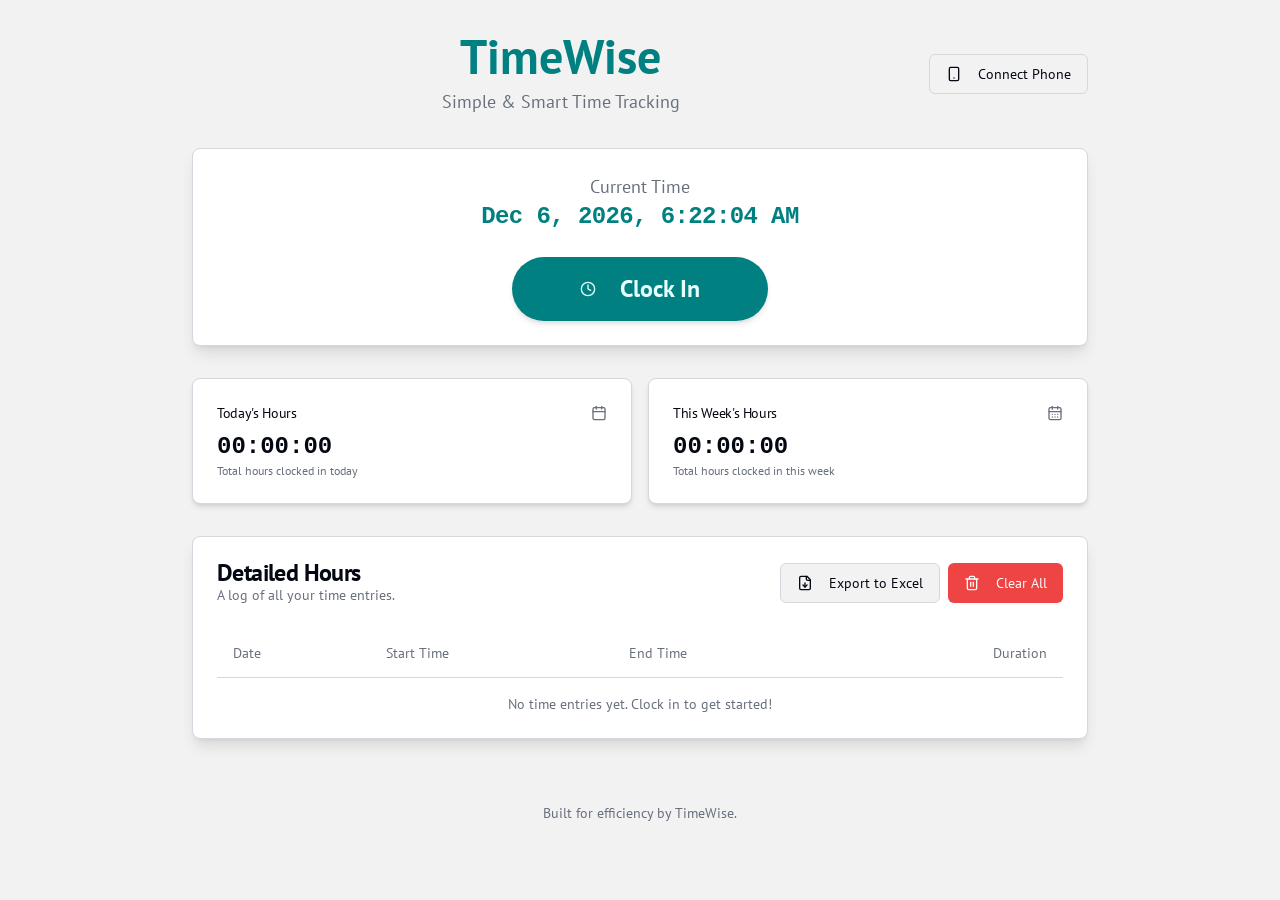
==== commit abd420ee: "Updates" ====
--- a/index.html
+++ b/index.html
@@ -1 +1 @@
-<!DOCTYPE html><html lang="en"><head><meta charSet="utf-8"/><meta name="viewport" content="width=device-width, initial-scale=1"/><link rel="stylesheet" href="/_next/static/css/42e52b9b03399a1c.css" data-precedence="next"/><link rel="preload" as="script" fetchPriority="low" href="/_next/static/chunks/webpack-af8e83db08239dff.js"/><script src="/_next/static/chunks/4bd1b696-a25418325034b528.js" async=""></script><script src="/_next/static/chunks/684-6153bd10c7c8bd3f.js" async=""></script><script src="/_next/static/chunks/main-app-9f4f66c0efa5e0b9.js" async=""></script><script src="/_next/static/chunks/802-d69ef10db5f70343.js" async=""></script><script src="/_next/static/chunks/app/layout-fde98067c56f7fee.js" async=""></script><script src="/_next/static/chunks/643-b70c9e87dea01d69.js" async=""></script><script src="/_next/static/chunks/app/page-99fb4d91e9c867be.js" async=""></script><link rel="preconnect" href="https://fonts.googleapis.com"/><link rel="preconnect" href="https://fonts.gstatic.com" crossorigin="anonymous"/><meta name="theme-color" content="#008080"/><link href="https://fonts.googleapis.com/css2?family=PT+Sans:ital,wght@0,400;0,700;1,400;1,700&amp;display=swap" rel="stylesheet"/><title>TimeWise</title><meta name="description" content="A simple time clock entry system"/><link rel="icon" href="/favicon.ico" type="image/x-icon" sizes="16x16"/><script>document.querySelectorAll('body link[rel="icon"], body link[rel="apple-touch-icon"]').forEach(el => document.head.appendChild(el))</script><script src="/_next/static/chunks/polyfills-42372ed130431b0a.js" noModule=""></script></head><body class="font-body antialiased"><div class="flex flex-col items-center min-h-screen w-full p-4 sm:p-6 md:p-8 font-headline"><header class="w-full max-w-4xl mx-auto flex justify-between items-center mb-8"><div class="text-center flex-grow"><h1 class="text-4xl md:text-5xl font-bold text-primary">TimeWise</h1><p class="text-muted-foreground mt-2 text-lg">Simple &amp; Smart Time Tracking</p></div></header><main class="w-full max-w-4xl mx-auto grid gap-8"><div class="rounded-lg border bg-card text-card-foreground shadow-lg"><div class="p-6 flex flex-col items-center gap-6"><div class="text-center"><p class="text-lg text-muted-foreground">Current Time</p><p class="text-2xl font-bold font-mono tracking-tight text-primary"><span class="animate-pulse">Loading...</span></p></div><button class="inline-flex items-center justify-center gap-2 whitespace-nowrap ring-offset-background focus-visible:outline-none focus-visible:ring-2 focus-visible:ring-ring focus-visible:ring-offset-2 disabled:pointer-events-none disabled:opacity-50 [&amp;_svg]:pointer-events-none [&amp;_svg]:size-4 [&amp;_svg]:shrink-0 px-8 w-64 h-16 text-2xl font-bold rounded-full shadow-md transition-all duration-300 transform hover:scale-105 bg-primary text-primary-foreground hover:bg-primary/90"><svg xmlns="http://www.w3.org/2000/svg" width="24" height="24" viewBox="0 0 24 24" fill="none" stroke="currentColor" stroke-width="2" stroke-linecap="round" stroke-linejoin="round" class="lucide lucide-clock mr-4 h-8 w-8"><circle cx="12" cy="12" r="10"></circle><polyline points="12 6 12 12 16 14"></polyline></svg>Clock In</button></div></div><div class="grid md:grid-cols-2 gap-4"><div class="rounded-lg border bg-card text-card-foreground shadow-md"><div class="p-6 flex flex-row items-center justify-between space-y-0 pb-2"><div class="tracking-tight text-sm font-medium">Today&#x27;s Hours</div><svg xmlns="http://www.w3.org/2000/svg" width="24" height="24" viewBox="0 0 24 24" fill="none" stroke="currentColor" stroke-width="2" stroke-linecap="round" stroke-linejoin="round" class="lucide lucide-calendar h-4 w-4 text-muted-foreground"><path d="M8 2v4"></path><path d="M16 2v4"></path><rect width="18" height="18" x="3" y="4" rx="2"></rect><path d="M3 10h18"></path></svg></div><div class="p-6 pt-0"><div class="text-2xl font-bold font-mono">00:00:00</div><p class="text-xs text-muted-foreground">Total hours clocked in today</p></div></div><div class="rounded-lg border bg-card text-card-foreground shadow-md"><div class="p-6 flex flex-row items-center justify-between space-y-0 pb-2"><div class="tracking-tight text-sm font-medium">This Week&#x27;s Hours</div><svg xmlns="http://www.w3.org/2000/svg" width="24" height="24" viewBox="0 0 24 24" fill="none" stroke="currentColor" stroke-width="2" stroke-linecap="round" stroke-linejoin="round" class="lucide lucide-calendar-days h-4 w-4 text-muted-foreground"><path d="M8 2v4"></path><path d="M16 2v4"></path><rect width="18" height="18" x="3" y="4" rx="2"></rect><path d="M3 10h18"></path><path d="M8 14h.01"></path><path d="M12 14h.01"></path><path d="M16 14h.01"></path><path d="M8 18h.01"></path><path d="M12 18h.01"></path><path d="M16 18h.01"></path></svg></div><div class="p-6 pt-0"><div class="text-2xl font-bold font-mono">00:00:00</div><p class="text-xs text-muted-foreground">Total hours clocked in this week</p></div></div></div><div class="rounded-lg border bg-card text-card-foreground shadow-lg"><div class="flex flex-col space-y-1.5 p-6"><div class="flex flex-col sm:flex-row sm:items-center sm:justify-between gap-4"><div><div class="text-2xl font-semibold leading-none tracking-tight">Detailed Hours</div><div class="text-sm text-muted-foreground">A log of all your time entries.</div></div><div class="flex gap-2"><button class="inline-flex items-center justify-center gap-2 whitespace-nowrap rounded-md text-sm font-medium ring-offset-background transition-colors focus-visible:outline-none focus-visible:ring-2 focus-visible:ring-ring focus-visible:ring-offset-2 disabled:pointer-events-none disabled:opacity-50 [&amp;_svg]:pointer-events-none [&amp;_svg]:size-4 [&amp;_svg]:shrink-0 border border-input bg-background hover:bg-accent hover:text-accent-foreground h-10 px-4 py-2"><svg xmlns="http://www.w3.org/2000/svg" width="24" height="24" viewBox="0 0 24 24" fill="none" stroke="currentColor" stroke-width="2" stroke-linecap="round" stroke-linejoin="round" class="lucide lucide-file-down mr-2 h-4 w-4"><path d="M15 2H6a2 2 0 0 0-2 2v16a2 2 0 0 0 2 2h12a2 2 0 0 0 2-2V7Z"></path><path d="M14 2v4a2 2 0 0 0 2 2h4"></path><path d="M12 18v-6"></path><path d="m9 15 3 3 3-3"></path></svg>Export to Excel</button><button class="inline-flex items-center justify-center gap-2 whitespace-nowrap rounded-md text-sm font-medium ring-offset-background transition-colors focus-visible:outline-none focus-visible:ring-2 focus-visible:ring-ring focus-visible:ring-offset-2 disabled:pointer-events-none disabled:opacity-50 [&amp;_svg]:pointer-events-none [&amp;_svg]:size-4 [&amp;_svg]:shrink-0 bg-destructive text-destructive-foreground hover:bg-destructive/90 h-10 px-4 py-2" type="button" aria-haspopup="dialog" aria-expanded="false" aria-controls="radix-«Rku7db»" data-state="closed"><svg xmlns="http://www.w3.org/2000/svg" width="24" height="24" viewBox="0 0 24 24" fill="none" stroke="currentColor" stroke-width="2" stroke-linecap="round" stroke-linejoin="round" class="lucide lucide-trash2 mr-2 h-4 w-4"><path d="M3 6h18"></path><path d="M19 6v14c0 1-1 2-2 2H7c-1 0-2-1-2-2V6"></path><path d="M8 6V4c0-1 1-2 2-2h4c1 0 2 1 2 2v2"></path><line x1="10" x2="10" y1="11" y2="17"></line><line x1="14" x2="14" y1="11" y2="17"></line></svg>Clear All</button></div></div></div><div class="p-6 pt-0"><div class="relative w-full overflow-auto"><table class="w-full caption-bottom text-sm"><caption class="mt-4 text-sm text-muted-foreground">No time entries yet. Clock in to get started!</caption><thead class="[&amp;_tr]:border-b"><tr class="border-b transition-colors hover:bg-muted/50 data-[state=selected]:bg-muted"><th class="h-12 px-4 text-left align-middle font-medium text-muted-foreground [&amp;:has([role=checkbox])]:pr-0">Date</th><th class="h-12 px-4 text-left align-middle font-medium text-muted-foreground [&amp;:has([role=checkbox])]:pr-0">Start Time</th><th class="h-12 px-4 text-left align-middle font-medium text-muted-foreground [&amp;:has([role=checkbox])]:pr-0">End Time</th><th class="h-12 px-4 align-middle font-medium text-muted-foreground [&amp;:has([role=checkbox])]:pr-0 text-right">Duration</th></tr></thead><tbody class="[&amp;_tr:last-child]:border-0"></tbody></table></div></div></div></main><footer class="w-full max-w-4xl mx-auto text-center mt-12 py-4"><p class="text-sm text-muted-foreground">Built for efficiency by TimeWise.</p></footer></div><!--$--><!--/$--><!--$--><!--/$--><div role="region" aria-label="Notifications (F8)" tabindex="-1" style="pointer-events:none"><ol tabindex="-1" class="fixed top-0 z-[100] flex max-h-screen w-full flex-col-reverse p-4 sm:bottom-0 sm:right-0 sm:top-auto sm:flex-col md:max-w-[420px]"></ol></div><script src="/_next/static/chunks/webpack-af8e83db08239dff.js" async=""></script><script>(self.__next_f=self.__next_f||[]).push([0])</script><script>self.__next_f.push([1,"1:\"$Sreact.fragment\"\n2:I[7555,[],\"\"]\n3:I[1295,[],\"\"]\n4:I[4017,[\"802\",\"static/chunks/802-d69ef10db5f70343.js\",\"177\",\"static/chunks/app/layout-fde98067c56f7fee.js\"],\"Toaster\"]\n5:I[2029,[\"802\",\"static/chunks/802-d69ef10db5f70343.js\",\"643\",\"static/chunks/643-b70c9e87dea01d69.js\",\"974\",\"static/chunks/app/page-99fb4d91e9c867be.js\"],\"default\"]\n6:I[9665,[],\"MetadataBoundary\"]\n8:I[9665,[],\"OutletBoundary\"]\nb:I[4911,[],\"AsyncMetadataOutlet\"]\nd:I[9665,[],\"ViewportBoundary\"]\nf:I[6614,[],\"\"]\n:HL[\"/_next/static/css/42e52b9b03399a1c.css\",\"style\"]\n"])</script><script>self.__next_f.push([1,"0:{\"P\":null,\"b\":\"ti2ivZzmtz4K74wzob-MN\",\"p\":\"\",\"c\":[\"\",\"\"],\"i\":false,\"f\":[[[\"\",{\"children\":[\"__PAGE__\",{}]},\"$undefined\",\"$undefined\",true],[\"\",[\"$\",\"$1\",\"c\",{\"children\":[[[\"$\",\"link\",\"0\",{\"rel\":\"stylesheet\",\"href\":\"/_next/static/css/42e52b9b03399a1c.css\",\"precedence\":\"next\",\"crossOrigin\":\"$undefined\",\"nonce\":\"$undefined\"}]],[\"$\",\"html\",null,{\"lang\":\"en\",\"children\":[[\"$\",\"head\",null,{\"children\":[[\"$\",\"link\",null,{\"rel\":\"preconnect\",\"href\":\"https://fonts.googleapis.com\"}],[\"$\",\"link\",null,{\"rel\":\"preconnect\",\"href\":\"https://fonts.gstatic.com\",\"crossOrigin\":\"anonymous\"}],[\"$\",\"link\",null,{\"href\":\"https://fonts.googleapis.com/css2?family=PT+Sans:ital,wght@0,400;0,700;1,400;1,700\u0026display=swap\",\"rel\":\"stylesheet\"}],[\"$\",\"meta\",null,{\"name\":\"theme-color\",\"content\":\"#008080\"}]]}],[\"$\",\"body\",null,{\"className\":\"font-body antialiased\",\"children\":[[\"$\",\"$L2\",null,{\"parallelRouterKey\":\"children\",\"error\":\"$undefined\",\"errorStyles\":\"$undefined\",\"errorScripts\":\"$undefined\",\"template\":[\"$\",\"$L3\",null,{}],\"templateStyles\":\"$undefined\",\"templateScripts\":\"$undefined\",\"notFound\":[[[\"$\",\"title\",null,{\"children\":\"404: This page could not be found.\"}],[\"$\",\"div\",null,{\"style\":{\"fontFamily\":\"system-ui,\\\"Segoe UI\\\",Roboto,Helvetica,Arial,sans-serif,\\\"Apple Color Emoji\\\",\\\"Segoe UI Emoji\\\"\",\"height\":\"100vh\",\"textAlign\":\"center\",\"display\":\"flex\",\"flexDirection\":\"column\",\"alignItems\":\"center\",\"justifyContent\":\"center\"},\"children\":[\"$\",\"div\",null,{\"children\":[[\"$\",\"style\",null,{\"dangerouslySetInnerHTML\":{\"__html\":\"body{color:#000;background:#fff;margin:0}.next-error-h1{border-right:1px solid rgba(0,0,0,.3)}@media (prefers-color-scheme:dark){body{color:#fff;background:#000}.next-error-h1{border-right:1px solid rgba(255,255,255,.3)}}\"}}],[\"$\",\"h1\",null,{\"className\":\"next-error-h1\",\"style\":{\"display\":\"inline-block\",\"margin\":\"0 20px 0 0\",\"padding\":\"0 23px 0 0\",\"fontSize\":24,\"fontWeight\":500,\"verticalAlign\":\"top\",\"lineHeight\":\"49px\"},\"children\":404}],[\"$\",\"div\",null,{\"style\":{\"display\":\"inline-block\"},\"children\":[\"$\",\"h2\",null,{\"style\":{\"fontSize\":14,\"fontWeight\":400,\"lineHeight\":\"49px\",\"margin\":0},\"children\":\"This page could not be found.\"}]}]]}]}]],[]],\"forbidden\":\"$undefined\",\"unauthorized\":\"$undefined\"}],[\"$\",\"$L4\",null,{}]]}]]}]]}],{\"children\":[\"__PAGE__\",[\"$\",\"$1\",\"c\",{\"children\":[[\"$\",\"$L5\",null,{}],[\"$\",\"$L6\",null,{\"children\":\"$L7\"}],null,[\"$\",\"$L8\",null,{\"children\":[\"$L9\",\"$La\",[\"$\",\"$Lb\",null,{\"promise\":\"$@c\"}]]}]]}],{},null,false]},null,false],[\"$\",\"$1\",\"h\",{\"children\":[null,[\"$\",\"$1\",\"EGa8_WfRUW1GwkR4D46Ge\",{\"children\":[[\"$\",\"$Ld\",null,{\"children\":\"$Le\"}],null]}],null]}],false]],\"m\":\"$undefined\",\"G\":[\"$f\",\"$undefined\"],\"s\":false,\"S\":true}\n"])</script><script>self.__next_f.push([1,"10:\"$Sreact.suspense\"\n11:I[4911,[],\"AsyncMetadata\"]\n7:[\"$\",\"$10\",null,{\"fallback\":null,\"children\":[\"$\",\"$L11\",null,{\"promise\":\"$@12\"}]}]\n"])</script><script>self.__next_f.push([1,"a:null\n"])</script><script>self.__next_f.push([1,"e:[[\"$\",\"meta\",\"0\",{\"charSet\":\"utf-8\"}],[\"$\",\"meta\",\"1\",{\"name\":\"viewport\",\"content\":\"width=device-width, initial-scale=1\"}]]\n9:null\n"])</script><script>self.__next_f.push([1,"12:{\"metadata\":[[\"$\",\"title\",\"0\",{\"children\":\"TimeWise\"}],[\"$\",\"meta\",\"1\",{\"name\":\"description\",\"content\":\"A simple time clock entry system\"}],[\"$\",\"link\",\"2\",{\"rel\":\"icon\",\"href\":\"/favicon.ico\",\"type\":\"image/x-icon\",\"sizes\":\"16x16\"}]],\"error\":null,\"digest\":\"$undefined\"}\nc:{\"metadata\":\"$12:metadata\",\"error\":null,\"digest\":\"$undefined\"}\n"])</script></body></html>+<!DOCTYPE html><html lang="en"><head><meta charSet="utf-8"/><meta name="viewport" content="width=device-width, initial-scale=1"/><link rel="stylesheet" href="/_next/static/css/42e52b9b03399a1c.css" data-precedence="next"/><link rel="preload" as="script" fetchPriority="low" href="/_next/static/chunks/webpack-af8e83db08239dff.js"/><script src="/_next/static/chunks/4bd1b696-a25418325034b528.js" async=""></script><script src="/_next/static/chunks/684-5c887420cbf2a16a.js" async=""></script><script src="/_next/static/chunks/main-app-9f4f66c0efa5e0b9.js" async=""></script><script src="/_next/static/chunks/802-d69ef10db5f70343.js" async=""></script><script src="/_next/static/chunks/app/layout-fde98067c56f7fee.js" async=""></script><script src="/_next/static/chunks/643-b70c9e87dea01d69.js" async=""></script><script src="/_next/static/chunks/app/page-99fb4d91e9c867be.js" async=""></script><link rel="preconnect" href="https://fonts.googleapis.com"/><link rel="preconnect" href="https://fonts.gstatic.com" crossorigin="anonymous"/><meta name="theme-color" content="#008080"/><link href="https://fonts.googleapis.com/css2?family=PT+Sans:ital,wght@0,400;0,700;1,400;1,700&amp;display=swap" rel="stylesheet"/><title>TimeWise</title><meta name="description" content="A simple time clock entry system"/><link rel="icon" href="/favicon.ico" type="image/x-icon" sizes="16x16"/><script>document.querySelectorAll('body link[rel="icon"], body link[rel="apple-touch-icon"]').forEach(el => document.head.appendChild(el))</script><script src="/_next/static/chunks/polyfills-42372ed130431b0a.js" noModule=""></script></head><body class="font-body antialiased"><div class="flex flex-col items-center min-h-screen w-full p-4 sm:p-6 md:p-8 font-headline"><header class="w-full max-w-4xl mx-auto flex justify-between items-center mb-8"><div class="text-center flex-grow"><h1 class="text-4xl md:text-5xl font-bold text-primary">TimeWise</h1><p class="text-muted-foreground mt-2 text-lg">Simple &amp; Smart Time Tracking</p></div></header><main class="w-full max-w-4xl mx-auto grid gap-8"><div class="rounded-lg border bg-card text-card-foreground shadow-lg"><div class="p-6 flex flex-col items-center gap-6"><div class="text-center"><p class="text-lg text-muted-foreground">Current Time</p><p class="text-2xl font-bold font-mono tracking-tight text-primary"><span class="animate-pulse">Loading...</span></p></div><button class="inline-flex items-center justify-center gap-2 whitespace-nowrap ring-offset-background focus-visible:outline-none focus-visible:ring-2 focus-visible:ring-ring focus-visible:ring-offset-2 disabled:pointer-events-none disabled:opacity-50 [&amp;_svg]:pointer-events-none [&amp;_svg]:size-4 [&amp;_svg]:shrink-0 px-8 w-64 h-16 text-2xl font-bold rounded-full shadow-md transition-all duration-300 transform hover:scale-105 bg-primary text-primary-foreground hover:bg-primary/90"><svg xmlns="http://www.w3.org/2000/svg" width="24" height="24" viewBox="0 0 24 24" fill="none" stroke="currentColor" stroke-width="2" stroke-linecap="round" stroke-linejoin="round" class="lucide lucide-clock mr-4 h-8 w-8"><circle cx="12" cy="12" r="10"></circle><polyline points="12 6 12 12 16 14"></polyline></svg>Clock In</button></div></div><div class="grid md:grid-cols-2 gap-4"><div class="rounded-lg border bg-card text-card-foreground shadow-md"><div class="p-6 flex flex-row items-center justify-between space-y-0 pb-2"><div class="tracking-tight text-sm font-medium">Today&#x27;s Hours</div><svg xmlns="http://www.w3.org/2000/svg" width="24" height="24" viewBox="0 0 24 24" fill="none" stroke="currentColor" stroke-width="2" stroke-linecap="round" stroke-linejoin="round" class="lucide lucide-calendar h-4 w-4 text-muted-foreground"><path d="M8 2v4"></path><path d="M16 2v4"></path><rect width="18" height="18" x="3" y="4" rx="2"></rect><path d="M3 10h18"></path></svg></div><div class="p-6 pt-0"><div class="text-2xl font-bold font-mono">00:00:00</div><p class="text-xs text-muted-foreground">Total hours clocked in today</p></div></div><div class="rounded-lg border bg-card text-card-foreground shadow-md"><div class="p-6 flex flex-row items-center justify-between space-y-0 pb-2"><div class="tracking-tight text-sm font-medium">This Week&#x27;s Hours</div><svg xmlns="http://www.w3.org/2000/svg" width="24" height="24" viewBox="0 0 24 24" fill="none" stroke="currentColor" stroke-width="2" stroke-linecap="round" stroke-linejoin="round" class="lucide lucide-calendar-days h-4 w-4 text-muted-foreground"><path d="M8 2v4"></path><path d="M16 2v4"></path><rect width="18" height="18" x="3" y="4" rx="2"></rect><path d="M3 10h18"></path><path d="M8 14h.01"></path><path d="M12 14h.01"></path><path d="M16 14h.01"></path><path d="M8 18h.01"></path><path d="M12 18h.01"></path><path d="M16 18h.01"></path></svg></div><div class="p-6 pt-0"><div class="text-2xl font-bold font-mono">00:00:00</div><p class="text-xs text-muted-foreground">Total hours clocked in this week</p></div></div></div><div class="rounded-lg border bg-card text-card-foreground shadow-lg"><div class="flex flex-col space-y-1.5 p-6"><div class="flex flex-col sm:flex-row sm:items-center sm:justify-between gap-4"><div><div class="text-2xl font-semibold leading-none tracking-tight">Detailed Hours</div><div class="text-sm text-muted-foreground">A log of all your time entries.</div></div><div class="flex gap-2"><button class="inline-flex items-center justify-center gap-2 whitespace-nowrap rounded-md text-sm font-medium ring-offset-background transition-colors focus-visible:outline-none focus-visible:ring-2 focus-visible:ring-ring focus-visible:ring-offset-2 disabled:pointer-events-none disabled:opacity-50 [&amp;_svg]:pointer-events-none [&amp;_svg]:size-4 [&amp;_svg]:shrink-0 border border-input bg-background hover:bg-accent hover:text-accent-foreground h-10 px-4 py-2"><svg xmlns="http://www.w3.org/2000/svg" width="24" height="24" viewBox="0 0 24 24" fill="none" stroke="currentColor" stroke-width="2" stroke-linecap="round" stroke-linejoin="round" class="lucide lucide-file-down mr-2 h-4 w-4"><path d="M15 2H6a2 2 0 0 0-2 2v16a2 2 0 0 0 2 2h12a2 2 0 0 0 2-2V7Z"></path><path d="M14 2v4a2 2 0 0 0 2 2h4"></path><path d="M12 18v-6"></path><path d="m9 15 3 3 3-3"></path></svg>Export to Excel</button><button class="inline-flex items-center justify-center gap-2 whitespace-nowrap rounded-md text-sm font-medium ring-offset-background transition-colors focus-visible:outline-none focus-visible:ring-2 focus-visible:ring-ring focus-visible:ring-offset-2 disabled:pointer-events-none disabled:opacity-50 [&amp;_svg]:pointer-events-none [&amp;_svg]:size-4 [&amp;_svg]:shrink-0 bg-destructive text-destructive-foreground hover:bg-destructive/90 h-10 px-4 py-2" type="button" aria-haspopup="dialog" aria-expanded="false" aria-controls="radix-«Rku7db»" data-state="closed"><svg xmlns="http://www.w3.org/2000/svg" width="24" height="24" viewBox="0 0 24 24" fill="none" stroke="currentColor" stroke-width="2" stroke-linecap="round" stroke-linejoin="round" class="lucide lucide-trash2 mr-2 h-4 w-4"><path d="M3 6h18"></path><path d="M19 6v14c0 1-1 2-2 2H7c-1 0-2-1-2-2V6"></path><path d="M8 6V4c0-1 1-2 2-2h4c1 0 2 1 2 2v2"></path><line x1="10" x2="10" y1="11" y2="17"></line><line x1="14" x2="14" y1="11" y2="17"></line></svg>Clear All</button></div></div></div><div class="p-6 pt-0"><div class="relative w-full overflow-auto"><table class="w-full caption-bottom text-sm"><caption class="mt-4 text-sm text-muted-foreground">No time entries yet. Clock in to get started!</caption><thead class="[&amp;_tr]:border-b"><tr class="border-b transition-colors hover:bg-muted/50 data-[state=selected]:bg-muted"><th class="h-12 px-4 text-left align-middle font-medium text-muted-foreground [&amp;:has([role=checkbox])]:pr-0">Date</th><th class="h-12 px-4 text-left align-middle font-medium text-muted-foreground [&amp;:has([role=checkbox])]:pr-0">Start Time</th><th class="h-12 px-4 text-left align-middle font-medium text-muted-foreground [&amp;:has([role=checkbox])]:pr-0">End Time</th><th class="h-12 px-4 align-middle font-medium text-muted-foreground [&amp;:has([role=checkbox])]:pr-0 text-right">Duration</th></tr></thead><tbody class="[&amp;_tr:last-child]:border-0"></tbody></table></div></div></div></main><footer class="w-full max-w-4xl mx-auto text-center mt-12 py-4"><p class="text-sm text-muted-foreground">Built for efficiency by TimeWise.</p></footer></div><!--$--><!--/$--><!--$--><!--/$--><div role="region" aria-label="Notifications (F8)" tabindex="-1" style="pointer-events:none"><ol tabindex="-1" class="fixed top-0 z-[100] flex max-h-screen w-full flex-col-reverse p-4 sm:bottom-0 sm:right-0 sm:top-auto sm:flex-col md:max-w-[420px]"></ol></div><script src="/_next/static/chunks/webpack-af8e83db08239dff.js" async=""></script><script>(self.__next_f=self.__next_f||[]).push([0])</script><script>self.__next_f.push([1,"1:\"$Sreact.fragment\"\n2:I[7555,[],\"\"]\n3:I[1295,[],\"\"]\n4:I[4017,[\"802\",\"static/chunks/802-d69ef10db5f70343.js\",\"177\",\"static/chunks/app/layout-fde98067c56f7fee.js\"],\"Toaster\"]\n5:I[2029,[\"802\",\"static/chunks/802-d69ef10db5f70343.js\",\"643\",\"static/chunks/643-b70c9e87dea01d69.js\",\"974\",\"static/chunks/app/page-99fb4d91e9c867be.js\"],\"default\"]\n6:I[9665,[],\"MetadataBoundary\"]\n8:I[9665,[],\"OutletBoundary\"]\nb:I[4911,[],\"AsyncMetadataOutlet\"]\nd:I[9665,[],\"ViewportBoundary\"]\nf:I[6614,[],\"\"]\n:HL[\"/_next/static/css/42e52b9b03399a1c.css\",\"style\"]\n"])</script><script>self.__next_f.push([1,"0:{\"P\":null,\"b\":\"qNjI1yK03AgPWPcqe9pPS\",\"p\":\"\",\"c\":[\"\",\"\"],\"i\":false,\"f\":[[[\"\",{\"children\":[\"__PAGE__\",{}]},\"$undefined\",\"$undefined\",true],[\"\",[\"$\",\"$1\",\"c\",{\"children\":[[[\"$\",\"link\",\"0\",{\"rel\":\"stylesheet\",\"href\":\"/_next/static/css/42e52b9b03399a1c.css\",\"precedence\":\"next\",\"crossOrigin\":\"$undefined\",\"nonce\":\"$undefined\"}]],[\"$\",\"html\",null,{\"lang\":\"en\",\"children\":[[\"$\",\"head\",null,{\"children\":[[\"$\",\"link\",null,{\"rel\":\"preconnect\",\"href\":\"https://fonts.googleapis.com\"}],[\"$\",\"link\",null,{\"rel\":\"preconnect\",\"href\":\"https://fonts.gstatic.com\",\"crossOrigin\":\"anonymous\"}],[\"$\",\"link\",null,{\"href\":\"https://fonts.googleapis.com/css2?family=PT+Sans:ital,wght@0,400;0,700;1,400;1,700\u0026display=swap\",\"rel\":\"stylesheet\"}],[\"$\",\"meta\",null,{\"name\":\"theme-color\",\"content\":\"#008080\"}]]}],[\"$\",\"body\",null,{\"className\":\"font-body antialiased\",\"children\":[[\"$\",\"$L2\",null,{\"parallelRouterKey\":\"children\",\"error\":\"$undefined\",\"errorStyles\":\"$undefined\",\"errorScripts\":\"$undefined\",\"template\":[\"$\",\"$L3\",null,{}],\"templateStyles\":\"$undefined\",\"templateScripts\":\"$undefined\",\"notFound\":[[[\"$\",\"title\",null,{\"children\":\"404: This page could not be found.\"}],[\"$\",\"div\",null,{\"style\":{\"fontFamily\":\"system-ui,\\\"Segoe UI\\\",Roboto,Helvetica,Arial,sans-serif,\\\"Apple Color Emoji\\\",\\\"Segoe UI Emoji\\\"\",\"height\":\"100vh\",\"textAlign\":\"center\",\"display\":\"flex\",\"flexDirection\":\"column\",\"alignItems\":\"center\",\"justifyContent\":\"center\"},\"children\":[\"$\",\"div\",null,{\"children\":[[\"$\",\"style\",null,{\"dangerouslySetInnerHTML\":{\"__html\":\"body{color:#000;background:#fff;margin:0}.next-error-h1{border-right:1px solid rgba(0,0,0,.3)}@media (prefers-color-scheme:dark){body{color:#fff;background:#000}.next-error-h1{border-right:1px solid rgba(255,255,255,.3)}}\"}}],[\"$\",\"h1\",null,{\"className\":\"next-error-h1\",\"style\":{\"display\":\"inline-block\",\"margin\":\"0 20px 0 0\",\"padding\":\"0 23px 0 0\",\"fontSize\":24,\"fontWeight\":500,\"verticalAlign\":\"top\",\"lineHeight\":\"49px\"},\"children\":404}],[\"$\",\"div\",null,{\"style\":{\"display\":\"inline-block\"},\"children\":[\"$\",\"h2\",null,{\"style\":{\"fontSize\":14,\"fontWeight\":400,\"lineHeight\":\"49px\",\"margin\":0},\"children\":\"This page could not be found.\"}]}]]}]}]],[]],\"forbidden\":\"$undefined\",\"unauthorized\":\"$undefined\"}],[\"$\",\"$L4\",null,{}]]}]]}]]}],{\"children\":[\"__PAGE__\",[\"$\",\"$1\",\"c\",{\"children\":[[\"$\",\"$L5\",null,{}],[\"$\",\"$L6\",null,{\"children\":\"$L7\"}],null,[\"$\",\"$L8\",null,{\"children\":[\"$L9\",\"$La\",[\"$\",\"$Lb\",null,{\"promise\":\"$@c\"}]]}]]}],{},null,false]},null,false],[\"$\",\"$1\",\"h\",{\"children\":[null,[\"$\",\"$1\",\"XYMttW_yuZDHGTP74Bn0y\",{\"children\":[[\"$\",\"$Ld\",null,{\"children\":\"$Le\"}],null]}],null]}],false]],\"m\":\"$undefined\",\"G\":[\"$f\",\"$undefined\"],\"s\":false,\"S\":true}\n"])</script><script>self.__next_f.push([1,"10:\"$Sreact.suspense\"\n11:I[4911,[],\"AsyncMetadata\"]\n7:[\"$\",\"$10\",null,{\"fallback\":null,\"children\":[\"$\",\"$L11\",null,{\"promise\":\"$@12\"}]}]\n"])</script><script>self.__next_f.push([1,"a:null\n"])</script><script>self.__next_f.push([1,"e:[[\"$\",\"meta\",\"0\",{\"charSet\":\"utf-8\"}],[\"$\",\"meta\",\"1\",{\"name\":\"viewport\",\"content\":\"width=device-width, initial-scale=1\"}]]\n9:null\n"])</script><script>self.__next_f.push([1,"12:{\"metadata\":[[\"$\",\"title\",\"0\",{\"children\":\"TimeWise\"}],[\"$\",\"meta\",\"1\",{\"name\":\"description\",\"content\":\"A simple time clock entry system\"}],[\"$\",\"link\",\"2\",{\"rel\":\"icon\",\"href\":\"/favicon.ico\",\"type\":\"image/x-icon\",\"sizes\":\"16x16\"}]],\"error\":null,\"digest\":\"$undefined\"}\nc:{\"metadata\":\"$12:metadata\",\"error\":null,\"digest\":\"$undefined\"}\n"])</script></body></html>
